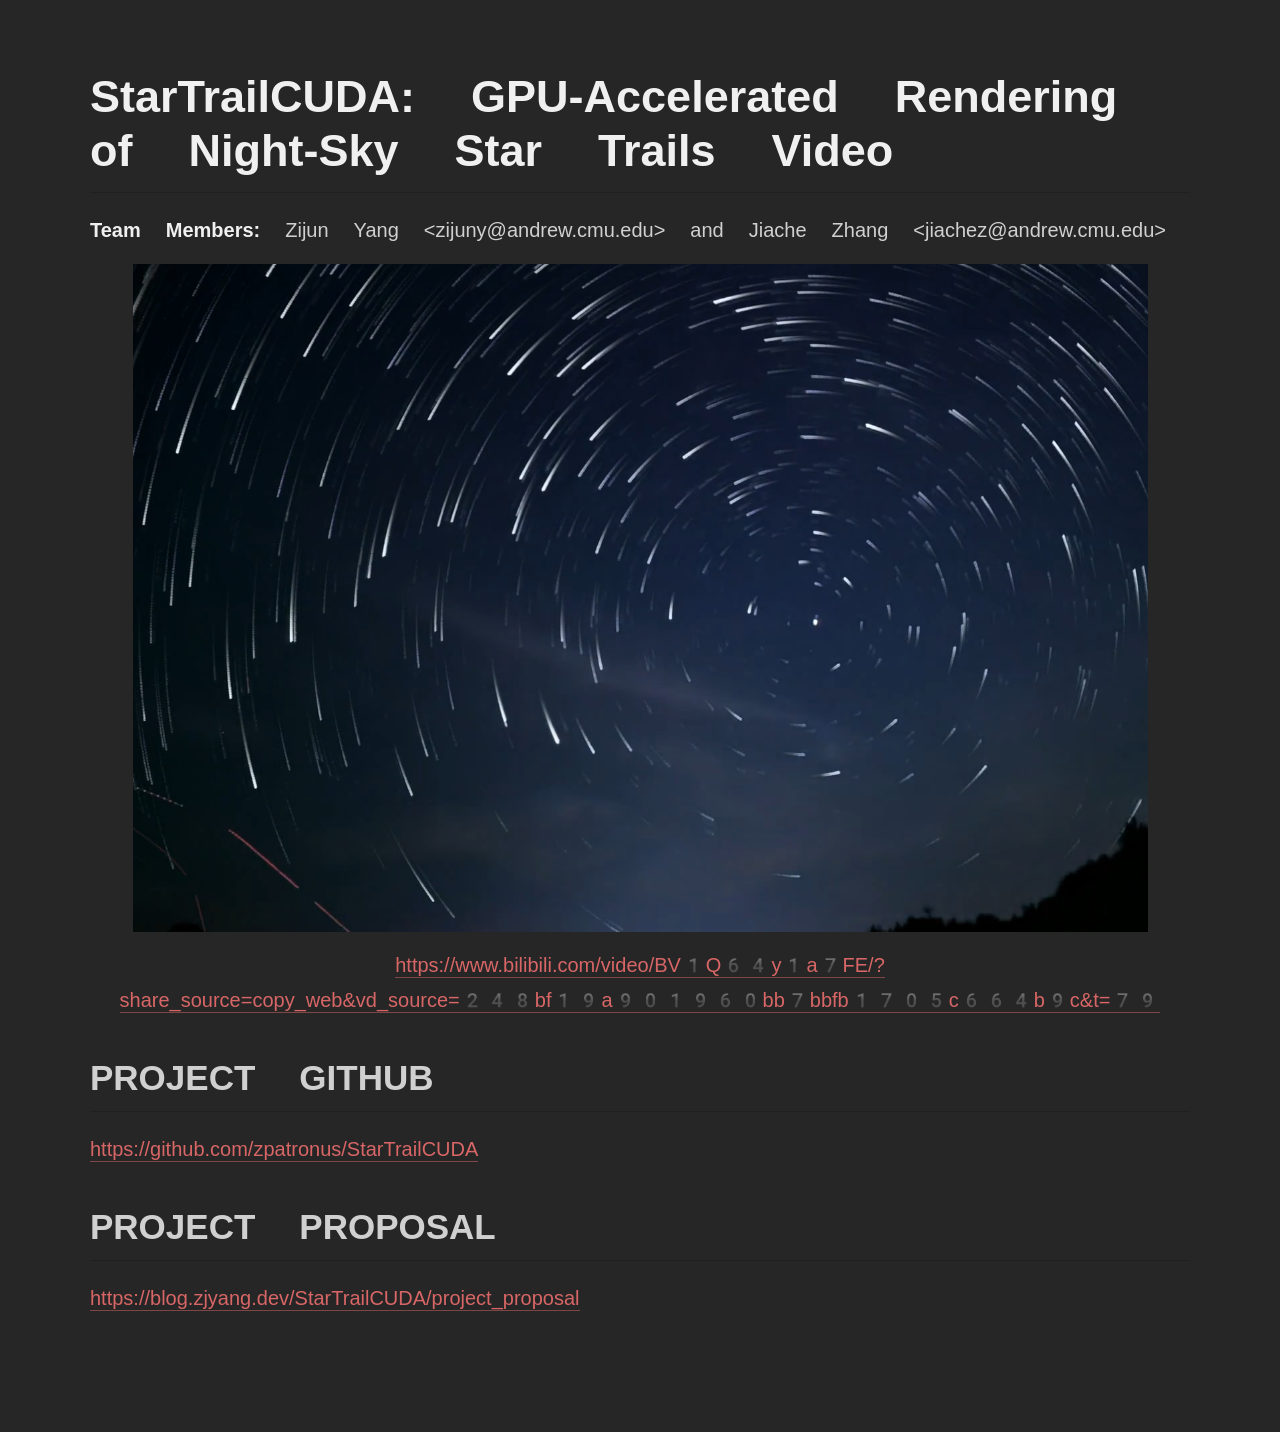
==== docs/index.html @ 4bf167b4 "pages: this should work" ====
<!doctype html>
<html>
<head>
<meta charset='UTF-8'><meta name='viewport' content='width=device-width initial-scale=1'><style type='text/css'>html {overflow-x: initial !important;}</style>
<style type='text/css'  id="style-base">:root { --bg-color: #ffffff; --text-color: #333333; --select-text-bg-color: #B5D6FC; --select-text-font-color: auto; --monospace: "Lucida Console",Consolas,"Courier",monospace; --title-bar-height: 20px; }
.mac-os-11 { --title-bar-height: 28px; }
html { font-size: 14px; background-color: var(--bg-color); color: var(--text-color); font-family: "Helvetica Neue", Helvetica, Arial, "Segoe UI Emoji", "SF Pro", sans-serif; -webkit-font-smoothing: antialiased; }
h1, h2, h3, h4, h5 { white-space: pre-wrap; }
body { margin: 0px; padding: 0px; height: auto; inset: 0px; font-size: 1rem; line-height: 1.42857; overflow-x: hidden; background: inherit; }
iframe { margin: auto; }
a.url { word-break: break-all; }
a:active, a:hover { outline: 0px; }
.in-text-selection, ::selection { text-shadow: none; background: var(--select-text-bg-color); color: var(--select-text-font-color); }
#write { margin: 0px auto; height: auto; width: inherit; word-break: normal; overflow-wrap: break-word; position: relative; white-space: normal; overflow-x: visible; padding-top: 36px; }
#write.first-line-indent p { text-indent: 2em; }
#write.first-line-indent li p, #write.first-line-indent p *, #write.first-line-indent svg * { text-indent: 0px; }
#write.first-line-indent li { margin-left: 2em; }
.for-image #write { padding-left: 8px; padding-right: 8px; }
body.typora-export { padding-left: 30px; padding-right: 30px; }
.typora-export .footnote-line, .typora-export li, .typora-export p { white-space: pre-wrap; }
.typora-export .task-list-item input { pointer-events: none; }
@media screen and (max-width: 500px) {
  body.typora-export { padding-left: 0px; padding-right: 0px; }
  #write { padding-left: 20px; padding-right: 20px; }
}
#write li > figure:last-child { margin-bottom: 0.5rem; }
#write ol, #write ul { position: relative; }
img { max-width: 100%; vertical-align: middle; image-orientation: from-image; }
button, input, select, textarea { color: inherit; font: inherit; }
input[type="checkbox"], input[type="radio"] { line-height: normal; padding: 0px; }
*, ::after, ::before { box-sizing: border-box; }
#write h1, #write h2, #write h3, #write h4, #write h5, #write h6, #write p, #write pre { width: inherit; position: relative; }
#write svg h1, #write svg h2, #write svg h3, #write svg h4, #write svg h5, #write svg h6, #write svg p { position: static; white-space: nowrap; overflow: visible; }
foreignobject { overflow: visible; }
p { line-height: inherit; }
h1, h2, h3, h4, h5, h6 { break-after: avoid-page; break-inside: avoid; orphans: 4; }
p { orphans: 4; }
li p { orphans: 1; }
h1 { font-size: 2rem; }
h2 { font-size: 1.8rem; }
h3 { font-size: 1.6rem; }
h4 { font-size: 1.4rem; }
h5 { font-size: 1.2rem; }
h6 { font-size: 1rem; }
.md-math-block, .md-rawblock, h1, h2, h3, h4, h5, h6, p { margin-top: 1rem; margin-bottom: 1rem; }
.hidden { display: none; }
.md-blockmeta { color: rgb(204, 204, 204); font-weight: 700; font-style: italic; }
a { cursor: pointer; }
sup.md-footnote { padding: 2px 4px; background-color: rgba(238, 238, 238, 0.7); color: rgb(85, 85, 85); border-radius: 4px; cursor: pointer; }
sup.md-footnote a, sup.md-footnote a:hover { color: inherit; text-transform: inherit; text-decoration: inherit; }
#write input[type="checkbox"] { cursor: pointer; width: inherit; height: inherit; }
figure { overflow-x: auto; margin: 1.2em 0px; max-width: calc(100% + 16px); padding: 0px; }
figure > table { margin: 0px; }
thead, tr { break-inside: avoid; break-after: auto; }
thead { display: table-header-group; }
table { border-collapse: collapse; border-spacing: 0px; width: 100%; overflow: auto; break-inside: auto; text-align: left; }
table.md-table td { min-width: 32px; }
.CodeMirror-gutters { border-right: 0px; background-color: inherit; }
.CodeMirror-linenumber { user-select: none; }
.CodeMirror { text-align: left; }
.CodeMirror-placeholder { opacity: 0.3; }
.CodeMirror pre { padding: 0px 4px; }
.CodeMirror-lines { padding: 0px; }
div.hr:focus { cursor: none; }
#write pre { white-space: pre-wrap; }
#write.fences-no-line-wrapping pre { white-space: pre; }
#write pre.ty-contain-cm { white-space: normal; }
.CodeMirror-gutters { margin-right: 4px; }
.md-fences { font-size: 0.9rem; display: block; break-inside: avoid; text-align: left; overflow: visible; white-space: pre; background: inherit; position: relative !important; }
.md-fences-adv-panel { width: 100%; margin-top: 10px; text-align: center; padding-top: 0px; padding-bottom: 8px; overflow-x: auto; }
#write .md-fences.mock-cm { white-space: pre-wrap; }
.md-fences.md-fences-with-lineno { padding-left: 0px; }
#write.fences-no-line-wrapping .md-fences.mock-cm { white-space: pre; overflow-x: auto; }
.md-fences.mock-cm.md-fences-with-lineno { padding-left: 8px; }
.CodeMirror-line, twitterwidget { break-inside: avoid; }
svg { break-inside: avoid; }
.footnotes { opacity: 0.8; font-size: 0.9rem; margin-top: 1em; margin-bottom: 1em; }
.footnotes + .footnotes { margin-top: 0px; }
.md-reset { margin: 0px; padding: 0px; border: 0px; outline: 0px; vertical-align: top; background: 0px 0px; text-decoration: none; text-shadow: none; float: none; position: static; width: auto; height: auto; white-space: nowrap; cursor: inherit; -webkit-tap-highlight-color: transparent; line-height: normal; font-weight: 400; text-align: left; box-sizing: content-box; direction: ltr; }
li div { padding-top: 0px; }
blockquote { margin: 1rem 0px; }
li .mathjax-block, li p { margin: 0.5rem 0px; }
li blockquote { margin: 1rem 0px; }
li { margin: 0px; position: relative; }
blockquote > :last-child { margin-bottom: 0px; }
blockquote > :first-child, li > :first-child { margin-top: 0px; }
.footnotes-area { color: rgb(136, 136, 136); margin-top: 0.714rem; padding-bottom: 0.143rem; white-space: normal; }
#write .footnote-line { white-space: pre-wrap; }
@media print {
  body, html { border: 1px solid transparent; height: 99%; break-after: avoid; break-before: avoid; font-variant-ligatures: no-common-ligatures; }
  #write { margin-top: 0px; border-color: transparent !important; padding-top: 0px !important; padding-bottom: 0px !important; }
  .typora-export * { -webkit-print-color-adjust: exact; }
  .typora-export #write { break-after: avoid; }
  .typora-export #write::after { height: 0px; }
  .is-mac table { break-inside: avoid; }
  #write > p:nth-child(1) { margin-top: 0px; }
  .typora-export-show-outline .typora-export-sidebar { display: none; }
  figure { overflow-x: visible; }
}
.footnote-line { margin-top: 0.714em; font-size: 0.7em; }
a img, img a { cursor: pointer; }
pre.md-meta-block { font-size: 0.8rem; min-height: 0.8rem; white-space: pre-wrap; background: rgb(204, 204, 204); display: block; overflow-x: hidden; }
p > .md-image:only-child:not(.md-img-error) img, p > img:only-child { display: block; margin: auto; }
#write.first-line-indent p > .md-image:only-child:not(.md-img-error) img { left: -2em; position: relative; }
p > .md-image:only-child { display: inline-block; width: 100%; }
#write .MathJax_Display { margin: 0.8em 0px 0px; }
.md-math-block { width: 100%; }
.md-math-block:not(:empty)::after { display: none; }
.MathJax_ref { fill: currentcolor; }
[contenteditable="true"]:active, [contenteditable="true"]:focus, [contenteditable="false"]:active, [contenteditable="false"]:focus { outline: 0px; box-shadow: none; }
.md-task-list-item { position: relative; list-style-type: none; }
.task-list-item.md-task-list-item { padding-left: 0px; }
.md-task-list-item > input { position: absolute; top: 0px; left: 0px; margin-left: -1.2em; margin-top: calc(1em - 10px); border: none; }
.math { font-size: 1rem; }
.md-toc { min-height: 3.58rem; position: relative; font-size: 0.9rem; border-radius: 10px; }
.md-toc-content { position: relative; margin-left: 0px; }
.md-toc-content::after, .md-toc::after { display: none; }
.md-toc-item { display: block; color: rgb(65, 131, 196); }
.md-toc-item a { text-decoration: none; }
.md-toc-inner:hover { text-decoration: underline; }
.md-toc-inner { display: inline-block; cursor: pointer; }
.md-toc-h1 .md-toc-inner { margin-left: 0px; font-weight: 700; }
.md-toc-h2 .md-toc-inner { margin-left: 2em; }
.md-toc-h3 .md-toc-inner { margin-left: 4em; }
.md-toc-h4 .md-toc-inner { margin-left: 6em; }
.md-toc-h5 .md-toc-inner { margin-left: 8em; }
.md-toc-h6 .md-toc-inner { margin-left: 10em; }
@media screen and (max-width: 48em) {
  .md-toc-h3 .md-toc-inner { margin-left: 3.5em; }
  .md-toc-h4 .md-toc-inner { margin-left: 5em; }
  .md-toc-h5 .md-toc-inner { margin-left: 6.5em; }
  .md-toc-h6 .md-toc-inner { margin-left: 8em; }
}
a.md-toc-inner { font-size: inherit; font-style: inherit; font-weight: inherit; line-height: inherit; }
.footnote-line a:not(.reversefootnote) { color: inherit; }
.reversefootnote { font-family: ui-monospace, sans-serif; }
.md-attr { display: none; }
.md-fn-count::after { content: "."; }
code, pre, samp, tt { font-family: var(--monospace); }
kbd { margin: 0px 0.1em; padding: 0.1em 0.6em; font-size: 0.8em; color: rgb(36, 39, 41); background: rgb(255, 255, 255); border: 1px solid rgb(173, 179, 185); border-radius: 3px; box-shadow: rgba(12, 13, 14, 0.2) 0px 1px 0px, rgb(255, 255, 255) 0px 0px 0px 2px inset; white-space: nowrap; vertical-align: middle; }
.md-comment { color: rgb(162, 127, 3); opacity: 0.6; font-family: var(--monospace); }
code { text-align: left; vertical-align: initial; }
a.md-print-anchor { white-space: pre !important; border-width: initial !important; border-style: none !important; border-color: initial !important; display: inline-block !important; position: absolute !important; width: 1px !important; right: 0px !important; outline: 0px !important; background: 0px 0px !important; text-decoration: initial !important; text-shadow: initial !important; }
.os-windows.monocolor-emoji .md-emoji { font-family: "Segoe UI Symbol", sans-serif; }
.md-diagram-panel > svg { max-width: 100%; }
[lang="flow"] svg, [lang="mermaid"] svg { max-width: 100%; height: auto; }
[lang="mermaid"] .node text { font-size: 1rem; }
table tr th { border-bottom: 0px; }
video { max-width: 100%; display: block; margin: 0px auto; }
iframe { max-width: 100%; width: 100%; border: none; }
.highlight td, .highlight tr { border: 0px; }
mark { background: rgb(255, 255, 0); color: rgb(0, 0, 0); }
.md-html-inline .md-plain, .md-html-inline strong, mark .md-inline-math, mark strong { color: inherit; }
.md-expand mark .md-meta { opacity: 0.3 !important; }
mark .md-meta { color: rgb(0, 0, 0); }
@media print {
  .typora-export h1, .typora-export h2, .typora-export h3, .typora-export h4, .typora-export h5, .typora-export h6 { break-inside: avoid; }
}
.md-diagram-panel .messageText { stroke: none !important; }
.md-diagram-panel .start-state { fill: var(--node-fill); }
.md-diagram-panel .edgeLabel rect { opacity: 1 !important; }
.md-fences.md-fences-math { font-size: 1em; }
.md-fences-advanced:not(.md-focus) { padding: 0px; white-space: nowrap; border: 0px; }
.md-fences-advanced:not(.md-focus) { background: inherit; }
.mermaid-svg { margin: auto; }
.typora-export-show-outline .typora-export-content { max-width: 1440px; margin: auto; display: flex; flex-direction: row; }
.typora-export-sidebar { width: 300px; font-size: 0.8rem; margin-top: 80px; margin-right: 18px; }
.typora-export-show-outline #write { --webkit-flex: 2; flex: 2 1 0%; }
.typora-export-sidebar .outline-content { position: fixed; top: 0px; max-height: 100%; overflow: hidden auto; padding-bottom: 30px; padding-top: 60px; width: 300px; }
@media screen and (max-width: 1024px) {
  .typora-export-sidebar, .typora-export-sidebar .outline-content { width: 240px; }
}
@media screen and (max-width: 800px) {
  .typora-export-sidebar { display: none; }
}
.outline-content li, .outline-content ul { margin-left: 0px; margin-right: 0px; padding-left: 0px; padding-right: 0px; list-style: none; overflow-wrap: anywhere; }
.outline-content ul { margin-top: 0px; margin-bottom: 0px; }
.outline-content strong { font-weight: 400; }
.outline-expander { width: 1rem; height: 1.42857rem; position: relative; display: table-cell; vertical-align: middle; cursor: pointer; padding-left: 4px; }
.outline-expander::before { content: ""; position: relative; font-family: Ionicons; display: inline-block; font-size: 8px; vertical-align: middle; }
.outline-item { padding-top: 3px; padding-bottom: 3px; cursor: pointer; }
.outline-expander:hover::before { content: ""; }
.outline-h1 > .outline-item { padding-left: 0px; }
.outline-h2 > .outline-item { padding-left: 1em; }
.outline-h3 > .outline-item { padding-left: 2em; }
.outline-h4 > .outline-item { padding-left: 3em; }
.outline-h5 > .outline-item { padding-left: 4em; }
.outline-h6 > .outline-item { padding-left: 5em; }
.outline-label { cursor: pointer; display: table-cell; vertical-align: middle; text-decoration: none; color: inherit; }
.outline-label:hover { text-decoration: underline; }
.outline-item:hover { border-color: rgb(245, 245, 245); background-color: var(--item-hover-bg-color); }
.outline-item:hover { margin-left: -28px; margin-right: -28px; border-left: 28px solid transparent; border-right: 28px solid transparent; }
.outline-item-single .outline-expander::before, .outline-item-single .outline-expander:hover::before { display: none; }
.outline-item-open > .outline-item > .outline-expander::before { content: ""; }
.outline-children { display: none; }
.info-panel-tab-wrapper { display: none; }
.outline-item-open > .outline-children { display: block; }
.typora-export .outline-item { padding-top: 1px; padding-bottom: 1px; }
.typora-export .outline-item:hover { margin-right: -8px; border-right: 8px solid transparent; }
.typora-export .outline-expander::before { content: "+"; font-family: inherit; top: -1px; }
.typora-export .outline-expander:hover::before, .typora-export .outline-item-open > .outline-item > .outline-expander::before { content: "−"; }
.typora-export-collapse-outline .outline-children { display: none; }
.typora-export-collapse-outline .outline-item-open > .outline-children, .typora-export-no-collapse-outline .outline-children { display: block; }
.typora-export-no-collapse-outline .outline-expander::before { content: "" !important; }
.typora-export-show-outline .outline-item-active > .outline-item .outline-label { font-weight: 700; }
.md-inline-math-container mjx-container { zoom: 0.95; }
mjx-container { break-inside: avoid; }
.md-alert.md-alert-note { border-left-color: rgb(9, 105, 218); }
.md-alert.md-alert-important { border-left-color: rgb(130, 80, 223); }
.md-alert.md-alert-warning { border-left-color: rgb(154, 103, 0); }
.md-alert.md-alert-tip { border-left-color: rgb(31, 136, 61); }
.md-alert.md-alert-caution { border-left-color: rgb(207, 34, 46); }
.md-alert { padding: 0px 1em; margin-bottom: 16px; color: inherit; border-left: 0.25em solid rgb(0, 0, 0); }
.md-alert-text-note { color: rgb(9, 105, 218); }
.md-alert-text-important { color: rgb(130, 80, 223); }
.md-alert-text-warning { color: rgb(154, 103, 0); }
.md-alert-text-tip { color: rgb(31, 136, 61); }
.md-alert-text-caution { color: rgb(207, 34, 46); }
.md-alert-text { font-size: 0.9rem; font-weight: 700; }
.md-alert-text svg { fill: currentcolor; position: relative; top: 0.125em; margin-right: 1ch; overflow: visible; }
.md-alert-text-container::after { content: attr(data-text); text-transform: capitalize; pointer-events: none; margin-right: 1ch; }

</style>
<style type='text/css'  id="style-theme_css">:root {
  --side-bar-bg-color: #212121;
  --control-text-color: #aaa;
  --active-file-bg-color: #383838;
  --control-text-hover-color: #ddd;
  --item-hover-bg-color: #404040;
  --text-color: #c0c0c0;
  --blur-text-color: #80808080;
  --bg-color: #262626;
  --select-text-bg-color: #663f3f !important;
  --monospace: "IBM Plex Mono", "Fira Code", "微软雅黑", monospace !important;
  --window-border: 1px solid #404040;
  --rawblock-edit-panel-bd: #212121;
  --mermaid-theme: dark;
  --mermaid-font-family: "IBM Plex Mono", "Fira Code", "微软雅黑", monospace !important;
  --mermaid-sequence-numbers: off;
  /* or "on", see https://mermaid-js.github.io/mermaid/#/sequenceDiagram?id=sequencenumbers*/
  --mermaid-flowchart-curve: basis
    /* or "basis", see https://github.com/typora/typora-issues/issues/1632*/
  ;
  --mermaid--gantt-left-padding: 100;
  /* see https://github.com/typora/typora-issues/issues/1665*/
  --heading-char-color: #aaa;
  --meta-content-color: #6794bc;
  --primary-color: #d86666;
}

::-webkit-scrollbar-thumb {
  background: #42424280 !important;
}

.menu-item-container a.menu-style-btn {
  background: #424242;
}

html {
  font-size: 20px;
}


body {
  font-family: "Source Han Sans SC VF", "Open Sans", "Segoe UI Emoji", "Apple Color Emoji", "Noto Color Emoji", "IBM Plex Sans", "Microsoft YaHei", "微软雅黑", "Clear Sans", "Helvetica Neue",
    Helvetica, Arial, sans-serif;
  color: #d0d0d0;
  background-color: var(--bg-color);
  line-height: 1.75;
  scroll-behavior: smooth;
}

#typora-quick-open {
  border: none !important;
  background-color: #212121 !important;
}

#write {
  max-width: 1160px;
  margin: 0 auto;
  padding: 30px;
  padding-bottom: 100px;
}

#write>ul:first-child,
#write>ol:first-child {
  margin-top: 30px;
}

#recent-file-panel tbody tr:nth-child(2n-1) {
  background-color: #242424;
}

/*table,
input {
  border: 1px solid #aaa !important;
}*/

#write a {
  color: #d86666;
  text-decoration: none !important;
  border-bottom: 1px solid #d8666680;
}

.md-comment {
  color: var(--text-color);
  opacity: 0.5;
  font-family: var(--monospace);
}

h1,
h2,
h3,
h4,
h5,
h6 {
  position: relative;
  margin-top: 2rem;
  margin-bottom: 1rem;
  font-weight: bold;
  line-height: 1.4;
  cursor: text;
}

h1:hover a.anchor,
h2:hover a.anchor,
h3:hover a.anchor,
h4:hover a.anchor,
h5:hover a.anchor,
h6:hover a.anchor {
  text-decoration: none;
}

h1 tt,
h1 code {
  font-size: inherit;
}

h2 tt,
h2 code {
  font-size: inherit;
}

h3 tt,
h3 code {
  font-size: inherit;
}

h4 tt,
h4 code {
  font-size: inherit;
}

h5 tt,
h5 code {
  font-size: inherit;
}

h6 tt,
h6 code {
  font-size: inherit;
}

h1 {
  padding-bottom: 0.3em;
  font-size: 2.25em;
  line-height: 1.2;
  border-bottom: 1px solid #202020;
}

h2 {
  padding-bottom: 0.3em;
  font-size: 1.75em;
  line-height: 1.225;
  border-bottom: 1px solid #202020;
}

h3 {
  font-size: 1.5em;
  line-height: 1.43;
}

h4 {
  font-size: 1.25em;
}

h5 {
  font-size: 1em;
}

h6 {
  font-size: 1em;
  color: #777;
}

p,
blockquote,
ul,
ol,
dl,
table {
  margin: 0.8em 0;
  text-align: left;
}

li>ol,
li>ul {
  margin: 0 0;
}

hr {
  height: 2px;
  padding: 0;
  margin: 32px 0;
  background-color: #212121;
  border: 0 none;
  overflow: hidden;
  box-sizing: content-box;
}

li p.first {
  display: inline-block;
}

ul,
ol {
  padding-left: 30px;
}

ul:first-child,
ol:first-child {
  margin-top: 0;
}

ul:last-child,
ol:last-child {
  margin-bottom: 0;
}

blockquote {
  border-left: 4px solid #aaaaaa80;
  margin-left: 2px;
  padding: 0 15px;
  color: #aaa;
}

blockquote blockquote {
  padding-right: 0;
}

table {
  padding: 0;
  word-break: initial;
  background-color: var(--bg-color);
}

table tr {
  border-top: 1px solid #212121;
  margin: 0;
  padding: 0;
}

table tr:nth-child(2n),
thead {
  background-color: #212121;
}

table tr th {
  font-weight: bold;
  border: 1px solid #383838;
  border-bottom: 0;
  text-align: left;
  margin: 0;
  padding: 6px 13px;
}

table tr td {
  border: 1px solid #383838;
  text-align: left;
  margin: 0;
  padding: 6px 13px;
}

table tr th:first-child,
table tr td:first-child {
  margin-top: 0;
}

table tr th:last-child,
table tr td:last-child {
  margin-bottom: 0;
}

strong,
b {
  color: #f0f0f0;
}

.CodeMirror-lines {
  padding-left: 4px;
}

.code-tooltip {
  box-shadow: 0 1px 1px 0 rgba(26, 26, 26, 0.3);
  border-top: 1px solid #202020;
}

.md-fences,
code,
tt {
  border: 1px solid #424242;
  background-color: #42424280;
  border-radius: 3px;
  padding: 2px 4px 1px 4px;
  font-size: 0.85em;
}

.md-fences {
  margin-bottom: 15px;
  margin-top: 15px;
  padding: 0.2em 1em;
  padding-top: 8px;
  padding-bottom: 6px;
}

.md-task-list-item>input {
  margin-left: -1.3em;
}

@media print {
  html {
    font-size: 13px;
  }

  table,
  pre {
    page-break-inside: avoid;
  }

  pre {
    word-wrap: break-word;
  }
}

.md-fences {
  background-color: #212121;
}

#write pre.md-meta-block {
  padding: 1rem;
  font-size: 85%;
  line-height: 1.45;
  background-color: #212121;
  border: 0;
  border-radius: 3px;
  color: #aaa;
  margin-top: 0 !important;
}

.mathjax-block>.code-tooltip {
  bottom: 0.375rem;
}

.md-mathjax-midline {
  background: #fafafa;
}

#write>h3.md-focus:before {
  left: -1.5625rem;
  top: 0.375rem;
}

#write>h4.md-focus:before {
  left: -1.5625rem;
  top: 0.285714286rem;
}

#write>h5.md-focus:before {
  left: -1.5625rem;
  top: 0.285714286rem;
}

#write>h6.md-focus:before {
  left: -1.5625rem;
  top: 0.285714286rem;
}

.md-image>.md-meta {
  border-radius: 3px;
  padding: 2px 0px 0px 4px;
  font-size: 0.9em;
  color: inherit;
}

.md-tag {
  color: #a7a7a7;
  opacity: .5;
}

.md-toc {
  margin-top: 20px;
  padding-bottom: 20px;
}

.sidebar-tabs {
  border-bottom: none;
}

#typora-quick-open {
  border: 1px solid #dddddd;
  background-color: #f8f8f8;
}

#typora-quick-open-item {
  background-color: #fafafa;
  border-color: #fefefe #e5e5e5 #e5e5e5 #eee;
  border-style: solid;
  border-width: 1px;
}

footer.ty-footer {
  height: 25px !important;
  border-top: 1px solid #292a2d;
  background: #292a2d !important;
}

.footer-item {
  line-height: 25px !important;
}

#outline-btn {
  margin-top: -2px !important;
}

.typora-sourceview-on #toggle-sourceview-btn {
  background: #484848 !important;
}

.sidebar-content-content {
  font-family: "IBM Plex Sans", "Microsoft YaHei", "微软雅黑", "Open Sans", "Clear Sans", "Helvetica Neue",
    Helvetica, Arial, sans-serif !important;
}

.outline-content {
  padding: 3px 10px !important;
  text-align: left !important;
}

.outline-item.outline-item-active {
  margin-left: -28px;
  margin-right: -28px;
  border-left: 28px solid transparent;
  border-right: 28px solid transparent;
  background-color: #424242;
  background-color: #424242;
  border-color: #424242;
  background-color: #424242;
}

.sidebar-footer {
  height: 25px;
  border-top: 1px solid #292a2d;
  background: #292a2d;
}

.sidebar-footer-item {
  line-height: 25px;
  padding-top: 0px !important;
}

.file-node-icon {
  margin-right: 6px;
}

.file-node-open-state {
  margin-right: 6px;
}

.dropdown-menu {
  background-color: #2a2a2a !important;
}

.dropdown-menu .divider {
  border-color: #424242 !important;
}

/* focus mode */
.on-focus-mode blockquote {
  border-left-color: rgba(85, 85, 85, 0.12);
}

.on-focus-mode .md-end-block:not(.md-focus):not(.md-focus-container) img {
  opacity: 20%;
}

.on-focus-mode .task-list-item:not(.md-focus-container)>input {
  opacity: 20%;
}

.on-focus-mode .md-fences.md-focus .CodeMirror-code>*:not(.CodeMirror-activeline) *,
.on-focus-mode .CodeMirror.cm-s-inner:not(.CodeMirror-focused) * {
  color: #80808080 !important;
}

.on-focus-mode li[cid]:not(.md-focus-container) {
  color: #80808080 !important;
}

/*.on-focus-mode #typora-source .CodeMirror-code>*:not(.CodeMirror-activeline) * {
  color: #80808080!important;
}*/
.on-focus-mode .md-focus,
.on-focus-mode .md-focus-container {
  color: #d0d0d0;
}

.on-focus-mode .md-end-block:not(.md-focus):not(.md-focus-container) code,
.on-focus-mode .md-end-block:not(.md-focus):not(.md-focus-container) tt {
  border: 1px solid #212121;
  background-color: #212121;
}

/* focus mode end */

header,
.context-menu,
.megamenu-content,
footer {
  font-family: "IBM Plex Sans", "Microsoft YaHei", "微软雅黑", "Open Sans", "Clear Sans", "Helvetica Neue",
    Helvetica, Arial, sans-serif;
}

.megamenu-content {
  background: #242424 !important;
}

.megamenu-opened header {
  background-color: #242424;
  background-image: none;
}

.file-node-content:hover .file-node-icon,
.file-node-content:hover .file-node-open-state {
  visibility: visible;
}

span.file-list-item-file-name-part {
  color: #f0f0f0;
}

.file-list-item-summary {
  height: 3rem;
  overflow: hidden;
  font-size: 13px;
  line-height: 16px;
  opacity: .7 !important;
}

.mac-seamless-mode #typora-sidebar {
  background-color: #fafafa;
  background-color: var(--side-bar-bg-color);
}

.md-lang {
  color: #b4654d;
}

.html-for-mac .context-menu {
  --item-hover-bg-color: #e6f0fe;
}

#md-notification .btn {
  border: 0;
}

.dropdown-menu .divider {
  border-color: #e5e5e5;
}

/* code mirror */

.CodeMirror-gutter-filler,
.CodeMirror-scrollbar-filler {
  background-color: #212121;
}

.CodeMirror-gutters {
  border-right: 1px solid #484848;
}

.CodeMirror-linenumber {
  color: #808080;
}

.cm-s-inner .cm-keyword {
  color: rgb(189, 97, 201);
}

.cm-s-inner .cm-atom,
.cm-s-inner.cm-atom {
  color: rgb(131, 115, 236);
}

.cm-s-inner .cm-number {
  color: rgb(73, 190, 143);
}

.cm-s-inner .cm-def {
  color: rgb(123, 123, 255);
}

.cm-s-inner .cm-variable {
  color: rgb(199, 199, 199);
}

.cm-s-inner .cm-variable-2 {
  color: rgb(131, 166, 201);
}

.cm-s-inner .cm-variable-3 {
  color: rgb(153, 197, 181);
}

.cm-s-inner .cm-string {
  color: rgb(194, 104, 104);
}

.cm-s-inner .cm-property {
  color: rgb(199, 199, 199);
}

.cm-s-inner .cm-operator {
  color: #b67e7e;
}

.cm-s-inner .cm-comment,
.cm-s-inner.cm-comment {
  color: rgb(216, 158, 99);
}

.cm-s-inner .cm-string-2 {
  color: rgb(223, 152, 116);
}

.cm-s-inner .cm-meta {
  color: rgb(158, 158, 158);
}

.cm-s-inner .cm-qualifier {
  color: rgb(145, 145, 145);
}

.cm-s-inner .cm-builtin {
  color: rgb(169, 145, 226);
}

.cm-s-inner .cm-bracket {
  color: rgb(214, 214, 166);
}

.cm-s-inner .cm-tag {
  color: rgb(162, 207, 154);
}

.cm-s-inner .cm-attribute {
  color: rgb(169, 169, 216);
}

.cm-s-inner .cm-header,
.cm-s-inner.cm-header {
  color: rgb(161, 161, 255);
}

.cm-s-inner .cm-quote,
.cm-s-inner.cm-quote {
  color: rgb(90, 158, 90);
}

.cm-s-inner .cm-hr,
.cm-s-inner.cm-hr {
  color: rgb(184, 184, 184);
}

.cm-s-inner .cm-link,
.cm-s-inner.cm-link {
  color: rgb(134, 134, 197);
}

.cm-negative {
  color: rgb(218, 126, 126);
}

.cm-positive {
  color: rgb(118, 189, 118);
}

.cm-header,
.cm-strong {
  font-weight: 700;
}

.cm-del {
  text-decoration: line-through;
}

.cm-em {
  font-style: italic;
}

.cm-link {
  text-decoration: underline;
}

.cm-error {
  color: rgb(255, 75, 75);
}

.cm-invalidchar {
  color: rgb(255, 75, 75);
}

.cm-constant {
  color: #50a5e2;
}

.cm-defined {
  color: #eccb66;
}

div.CodeMirror span.CodeMirror-matchingbracket {
  color: rgb(139, 230, 139);
}

div.CodeMirror span.CodeMirror-nonmatchingbracket {
  color: rgb(241, 99, 99);
}

.cm-searching {
  background: #ffa;
  background: rgba(255, 255, 0, 0.4);
}

.cm-tw-syntaxerror {
  color: rgb(199, 199, 199);
  background-color: #900;
}

.CodeMirror div.CodeMirror-cursor {
  border-left: 3px solid #e4629a;
}

#typora-source .CodeMirror-gutter-wrapper {
  font-family: var(--monospace) !important;
}

.cm-s-typora-default .CodeMirror-activeline-background {
  left: -99999px;
  right: -99999px;
  background: #80808020;
}

.cm-s-typora-default .cm-code,
.cm-s-typora-default .cm-comment {
  color: #8997d4;
  font-family: monospace;
  font-family: var(--monospace);
}

.cm-s-typora-default .cm-string {
  color: #84a97e;
}

.cm-s-typora-default .cm-tag {
  color: #c36260;
}

/* unibody */

.megamenu-opened header {
  background-color: var(--bg-color) !important;
}

.megamenu-menu {
  background-color: var(--side-bar-bg-color) !important;
}

#megamenu-back-btn {
  border-color: transparent;
  color: #a94442;
}

.megamenu-content {
  background: var(--bg-color) !important;
}

.long-btn {
  border: 1px solid #9292928f;
}

table

/*,
input */
  {
  border: 1px solid #9292928f !important;
}

#recent-file-panel-action-btn {
  background-color: var(--bg-color) !important;
  border: 1px solid #9292928f !important;
}

#top-titlebar .toolbar-icon.btn.hover,
#top-titlebar .toolbar-icon.btn:hover {
  background-color: #212121;
}

#top-titlebar {
  font-family: var(--monospace);
}
</style>
<style type='text/css'  id="style-lp">ol, ul {padding-left: 40px}</style>

<title>index</title>
</head>
<body class='typora-export'><div class='typora-export-content'>
<div id='write'  class=''><h1 id='startrailcuda-gpu-accelerated-rendering-of-night-sky-star-trails-video'><strong><span>StarTrailCUDA: GPU-Accelerated Rendering of Night-Sky Star Trails Video</span></strong></h1><p><strong><span>Team Members:</span></strong><span> Zijun Yang &lt;zijuny@andrew.cmu.edu&gt; and Jiache Zhang &lt;jiachez@andrew.cmu.edu&gt;</span></p><p><img src="./project_proposal.assets/image-20251117192727072.png" alt="image-20251117192727072"></p><center><a href="https://www.bilibili.com/video/BV1Q64y1a7FE/?share_source=copy_web&vd_source=248bf19a901960bb7bbfb1705c664b9c&t=79">https://www.bilibili.com/video/BV1Q64y1a7FE/?share_source=copy_web&vd_source=248bf19a901960bb7bbfb1705c664b9c&t=79</a></center><h2 id='project-github'><span>PROJECT GITHUB</span></h2><p><a href='https://github.com/zpatronus/StarTrailCUDA'><span>https://github.com/zpatronus/StarTrailCUDA</span></a></p><h2 id='project-proposal'><span>PROJECT PROPOSAL</span></h2><p><a href='https://blog.zjyang.dev/StarTrailCUDA/project_proposal'><span>https://blog.zjyang.dev/StarTrailCUDA/project_proposal</span></a></p></div></div>
</body>
</html>
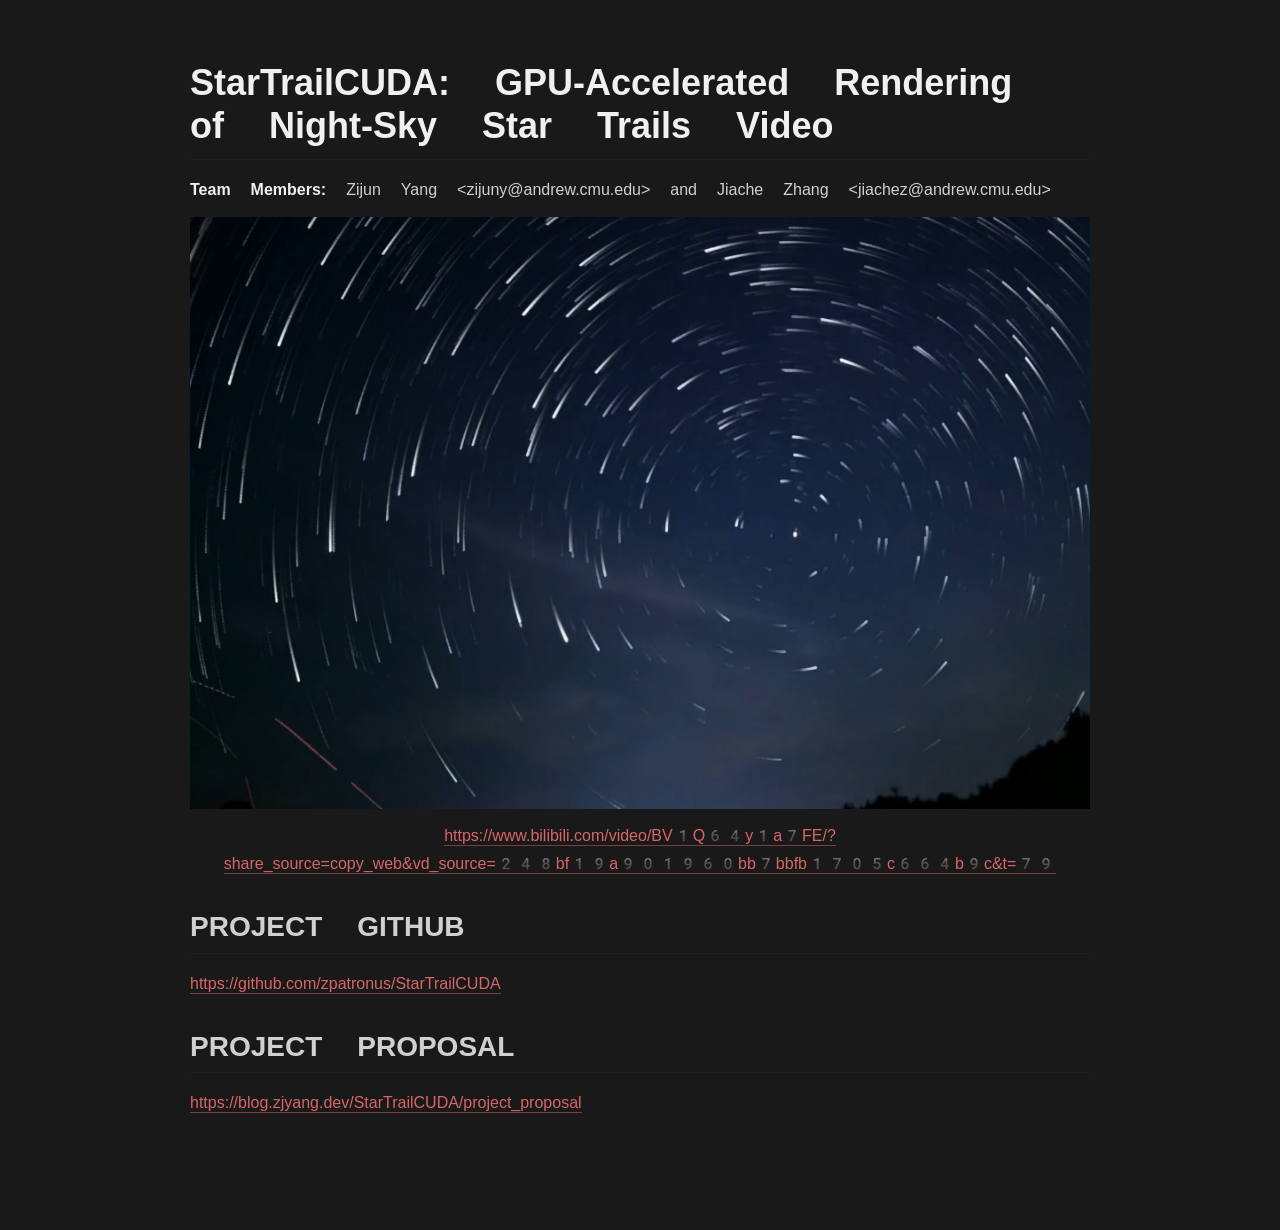
==== commit a4bee637: "chore: change html theme" ====
--- a/docs/index.html
+++ b/docs/index.html
@@ -229,7 +229,7 @@
   --item-hover-bg-color: #404040;
   --text-color: #c0c0c0;
   --blur-text-color: #80808080;
-  --bg-color: #262626;
+  --bg-color: #191919;
   --select-text-bg-color: #663f3f !important;
   --monospace: "IBM Plex Mono", "Fira Code", "微软雅黑", monospace !important;
   --window-border: 1px solid #404040;
@@ -257,9 +257,8 @@
 }
 
 html {
-  font-size: 20px;
-}
-
+  font-size: 16px;
+}
 
 body {
   font-family: "Source Han Sans SC VF", "Open Sans", "Segoe UI Emoji", "Apple Color Emoji", "Noto Color Emoji", "IBM Plex Sans", "Microsoft YaHei", "微软雅黑", "Clear Sans", "Helvetica Neue",
@@ -276,7 +275,7 @@
 }
 
 #write {
-  max-width: 1160px;
+  max-width: 960px;
   margin: 0 auto;
   padding: 30px;
   padding-bottom: 100px;
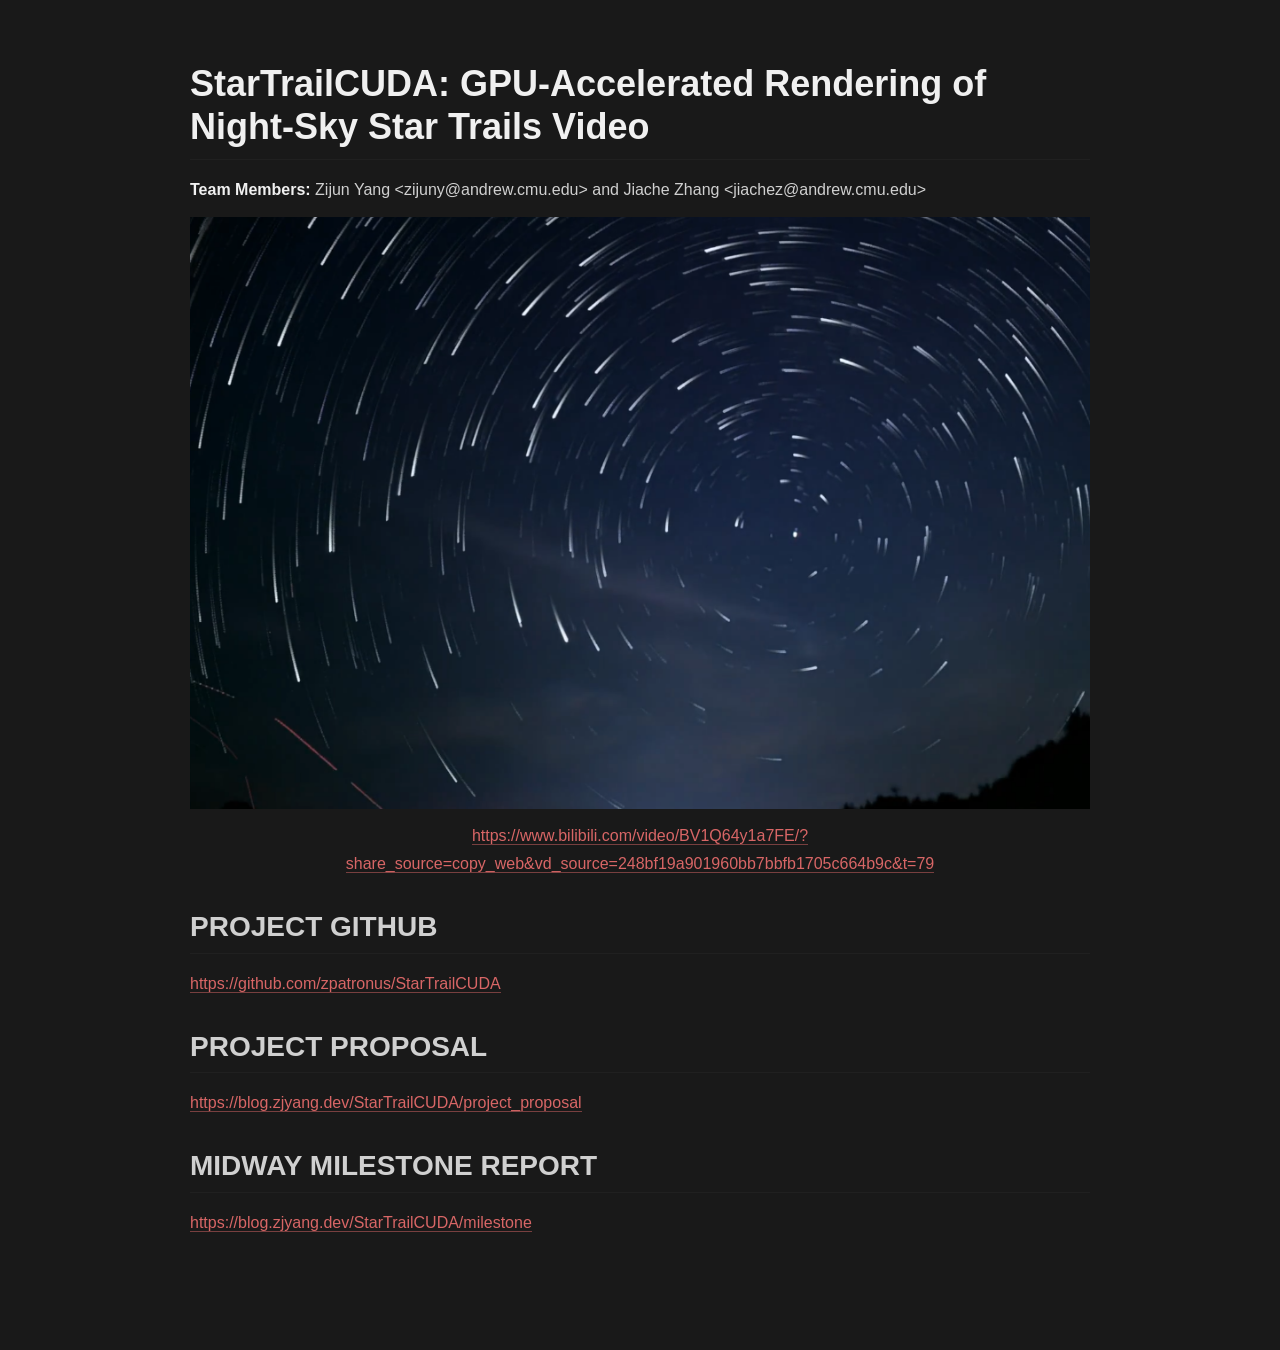
==== commit e5cd24e9: "attempt to fix font" ====
--- a/docs/index.html
+++ b/docs/index.html
@@ -30,7 +30,9 @@
 input[type="checkbox"], input[type="radio"] { line-height: normal; padding: 0px; }
 *, ::after, ::before { box-sizing: border-box; }
 #write h1, #write h2, #write h3, #write h4, #write h5, #write h6, #write p, #write pre { width: inherit; position: relative; }
-#write svg h1, #write svg h2, #write svg h3, #write svg h4, #write svg h5, #write svg h6, #write svg p { position: static; white-space: nowrap; overflow: visible; }
+#write svg h1, #write svg h2, #write svg h3, #write svg h4, #write svg h5, #write svg h6, #write svg p { position: static; }
+.nodeLabel p { padding-right: 2px; padding-left: 2px; }
+.typora-export .nodeLabel p { padding-right: 0px; padding-left: 0px; }
 foreignobject { overflow: visible; }
 p { line-height: inherit; }
 h1, h2, h3, h4, h5, h6 { break-after: avoid-page; break-inside: avoid; orphans: 4; }
@@ -231,7 +233,7 @@
   --blur-text-color: #80808080;
   --bg-color: #191919;
   --select-text-bg-color: #663f3f !important;
-  --monospace: "IBM Plex Mono", "Fira Code", "微软雅黑", monospace !important;
+  --monospace: "IBM Plex Mono", "Fira Code", "SF Mono", "Monaco", "Menlo", ui-monospace, monospace !important;
   --window-border: 1px solid #404040;
   --rawblock-edit-panel-bd: #212121;
   --mermaid-theme: dark;
@@ -261,8 +263,8 @@
 }
 
 body {
-  font-family: "Source Han Sans SC VF", "Open Sans", "Segoe UI Emoji", "Apple Color Emoji", "Noto Color Emoji", "IBM Plex Sans", "Microsoft YaHei", "微软雅黑", "Clear Sans", "Helvetica Neue",
-    Helvetica, Arial, sans-serif;
+  font-family: "Source Han Sans SC VF", "Open Sans", "IBM Plex Sans", "Microsoft YaHei", "Clear Sans", "Helvetica Neue", Helvetica, Arial, -apple-system, BlinkMacSystemFont, "SF Pro SC", "SF Pro Text", "Apple Color Emoji", "Segoe UI Emoji", "Noto Color Emoji", sans-serif !important;
+    font-variant-numeric: tabular-nums !important;
   color: #d0d0d0;
   background-color: var(--bg-color);
   line-height: 1.75;
@@ -1023,6 +1025,6 @@
 <title>index</title>
 </head>
 <body class='typora-export'><div class='typora-export-content'>
-<div id='write'  class=''><h1 id='startrailcuda-gpu-accelerated-rendering-of-night-sky-star-trails-video'><strong><span>StarTrailCUDA: GPU-Accelerated Rendering of Night-Sky Star Trails Video</span></strong></h1><p><strong><span>Team Members:</span></strong><span> Zijun Yang &lt;zijuny@andrew.cmu.edu&gt; and Jiache Zhang &lt;jiachez@andrew.cmu.edu&gt;</span></p><p><img src="./project_proposal.assets/image-20251117192727072.png" alt="image-20251117192727072"></p><center><a href="https://www.bilibili.com/video/BV1Q64y1a7FE/?share_source=copy_web&vd_source=248bf19a901960bb7bbfb1705c664b9c&t=79">https://www.bilibili.com/video/BV1Q64y1a7FE/?share_source=copy_web&vd_source=248bf19a901960bb7bbfb1705c664b9c&t=79</a></center><h2 id='project-github'><span>PROJECT GITHUB</span></h2><p><a href='https://github.com/zpatronus/StarTrailCUDA'><span>https://github.com/zpatronus/StarTrailCUDA</span></a></p><h2 id='project-proposal'><span>PROJECT PROPOSAL</span></h2><p><a href='https://blog.zjyang.dev/StarTrailCUDA/project_proposal'><span>https://blog.zjyang.dev/StarTrailCUDA/project_proposal</span></a></p></div></div>
+<div id='write'  class=''><h1 id='startrailcuda-gpu-accelerated-rendering-of-night-sky-star-trails-video'><strong><span>StarTrailCUDA: GPU-Accelerated Rendering of Night-Sky Star Trails Video</span></strong></h1><p><strong><span>Team Members:</span></strong><span> Zijun Yang &lt;zijuny@andrew.cmu.edu&gt; and Jiache Zhang &lt;jiachez@andrew.cmu.edu&gt;</span></p><p><img src="./project_proposal.assets/image-20251117192727072.png" alt="image-20251117192727072"></p><center><a href="https://www.bilibili.com/video/BV1Q64y1a7FE/?share_source=copy_web&vd_source=248bf19a901960bb7bbfb1705c664b9c&t=79">https://www.bilibili.com/video/BV1Q64y1a7FE/?share_source=copy_web&vd_source=248bf19a901960bb7bbfb1705c664b9c&t=79</a></center><h2 id='project-github'><span>PROJECT GITHUB</span></h2><p><a href='https://github.com/zpatronus/StarTrailCUDA'><span>https://github.com/zpatronus/StarTrailCUDA</span></a></p><h2 id='project-proposal'><span>PROJECT PROPOSAL</span></h2><p><a href='https://blog.zjyang.dev/StarTrailCUDA/project_proposal'><span>https://blog.zjyang.dev/StarTrailCUDA/project_proposal</span></a></p><h2 id='midway-milestone-report'><span>MIDWAY MILESTONE REPORT</span></h2><p><a href='https://blog.zjyang.dev/StarTrailCUDA/milestone'><span>https://blog.zjyang.dev/StarTrailCUDA/milestone</span></a></p></div></div>
 </body>
 </html>
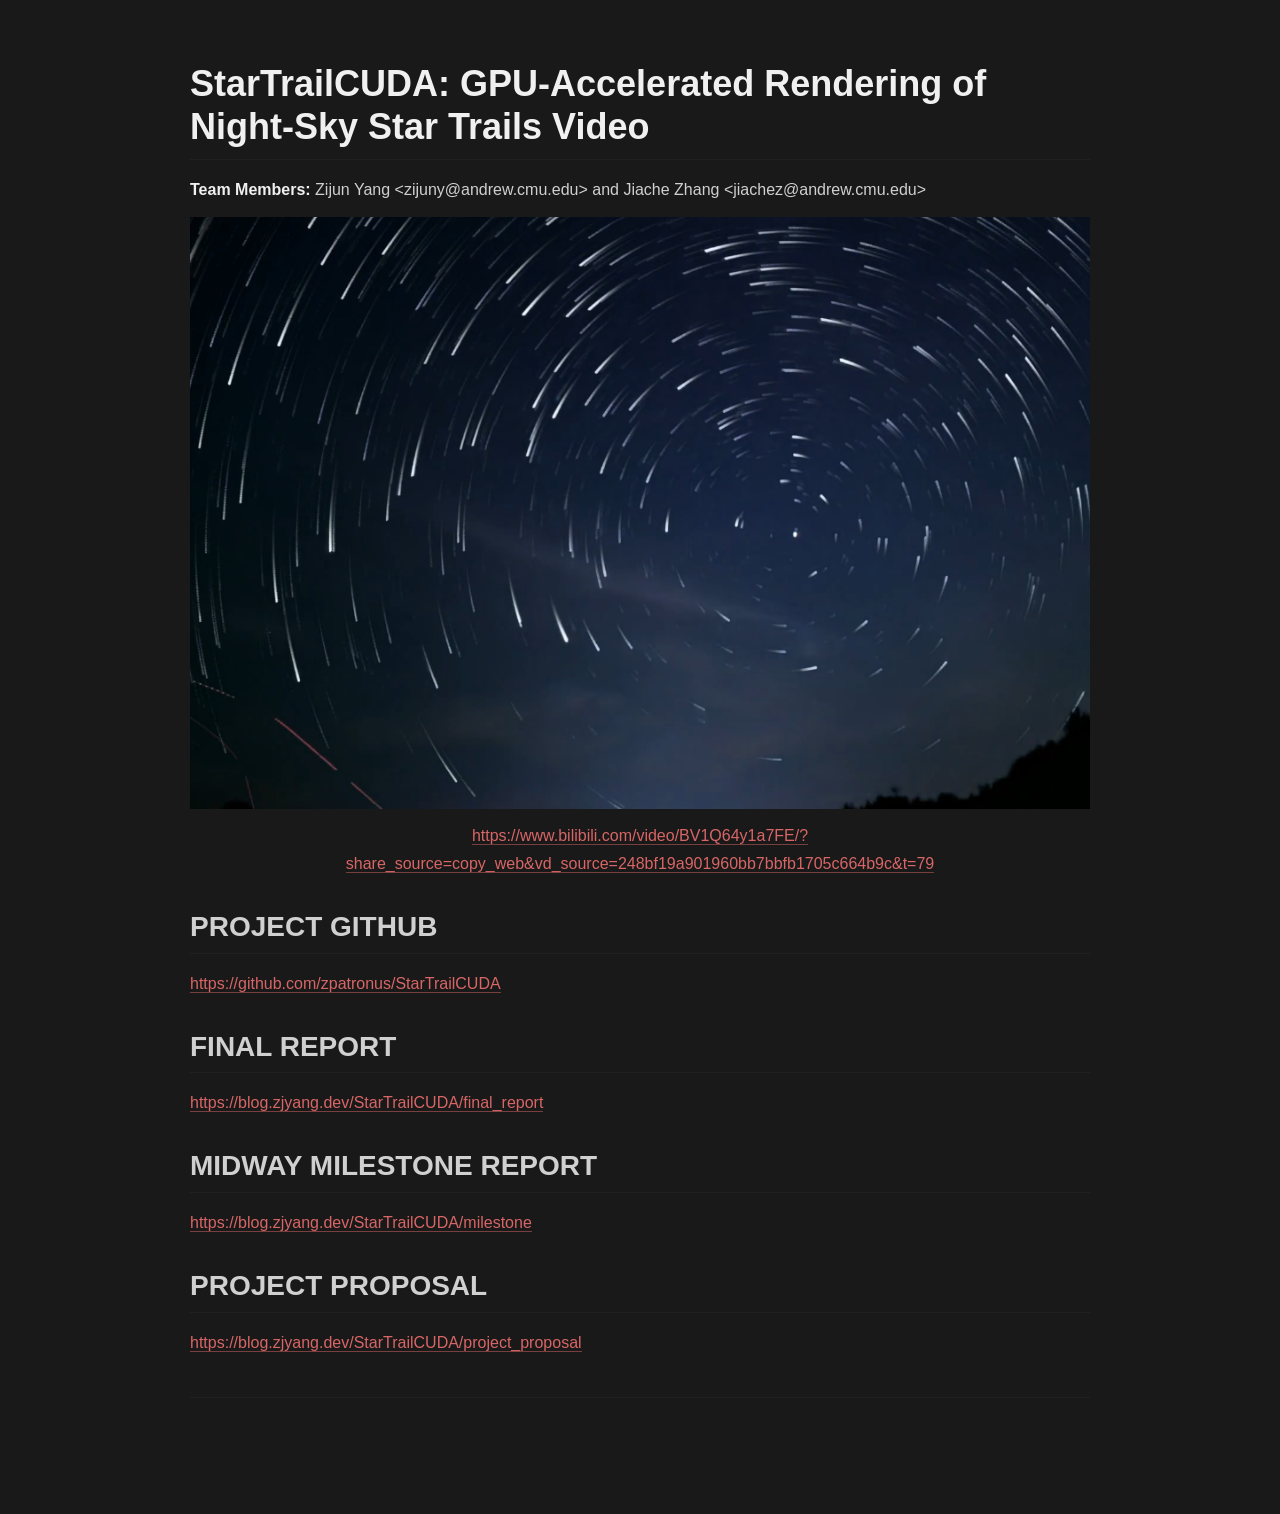
==== commit 972dfcfd: "final: move imgs to dir" ====
--- a/docs/index.html
+++ b/docs/index.html
@@ -1025,6 +1025,6 @@
 <title>index</title>
 </head>
 <body class='typora-export'><div class='typora-export-content'>
-<div id='write'  class=''><h1 id='startrailcuda-gpu-accelerated-rendering-of-night-sky-star-trails-video'><strong><span>StarTrailCUDA: GPU-Accelerated Rendering of Night-Sky Star Trails Video</span></strong></h1><p><strong><span>Team Members:</span></strong><span> Zijun Yang &lt;zijuny@andrew.cmu.edu&gt; and Jiache Zhang &lt;jiachez@andrew.cmu.edu&gt;</span></p><p><img src="./project_proposal.assets/image-20251117192727072.png" alt="image-20251117192727072"></p><center><a href="https://www.bilibili.com/video/BV1Q64y1a7FE/?share_source=copy_web&vd_source=248bf19a901960bb7bbfb1705c664b9c&t=79">https://www.bilibili.com/video/BV1Q64y1a7FE/?share_source=copy_web&vd_source=248bf19a901960bb7bbfb1705c664b9c&t=79</a></center><h2 id='project-github'><span>PROJECT GITHUB</span></h2><p><a href='https://github.com/zpatronus/StarTrailCUDA'><span>https://github.com/zpatronus/StarTrailCUDA</span></a></p><h2 id='project-proposal'><span>PROJECT PROPOSAL</span></h2><p><a href='https://blog.zjyang.dev/StarTrailCUDA/project_proposal'><span>https://blog.zjyang.dev/StarTrailCUDA/project_proposal</span></a></p><h2 id='midway-milestone-report'><span>MIDWAY MILESTONE REPORT</span></h2><p><a href='https://blog.zjyang.dev/StarTrailCUDA/milestone'><span>https://blog.zjyang.dev/StarTrailCUDA/milestone</span></a></p></div></div>
+<div id='write'  class=''><h1 id='startrailcuda-gpu-accelerated-rendering-of-night-sky-star-trails-video'><strong><span>StarTrailCUDA: GPU-Accelerated Rendering of Night-Sky Star Trails Video</span></strong></h1><p><strong><span>Team Members:</span></strong><span> Zijun Yang &lt;zijuny@andrew.cmu.edu&gt; and Jiache Zhang &lt;jiachez@andrew.cmu.edu&gt;</span></p><p><img src="./project_proposal.assets/image-20251117192727072.png" alt="image-20251117192727072"></p><center><a href="https://www.bilibili.com/video/BV1Q64y1a7FE/?share_source=copy_web&vd_source=248bf19a901960bb7bbfb1705c664b9c&t=79">https://www.bilibili.com/video/BV1Q64y1a7FE/?share_source=copy_web&vd_source=248bf19a901960bb7bbfb1705c664b9c&t=79</a></center><h2 id='project-github'><span>PROJECT GITHUB</span></h2><p><a href='https://github.com/zpatronus/StarTrailCUDA'><span>https://github.com/zpatronus/StarTrailCUDA</span></a></p><h2 id='final-report'><span>FINAL REPORT</span></h2><p><a href='https://blog.zjyang.dev/StarTrailCUDA/final_report'><span>https://blog.zjyang.dev/StarTrailCUDA/final_report</span></a></p><h2 id='midway-milestone-report'><span>MIDWAY MILESTONE REPORT</span></h2><p><a href='https://blog.zjyang.dev/StarTrailCUDA/milestone'><span>https://blog.zjyang.dev/StarTrailCUDA/milestone</span></a></p><h2 id='project-proposal'><span>PROJECT PROPOSAL</span></h2><p><a href='https://blog.zjyang.dev/StarTrailCUDA/project_proposal'><span>https://blog.zjyang.dev/StarTrailCUDA/project_proposal</span></a></p><h2></h2></div></div>
 </body>
 </html>
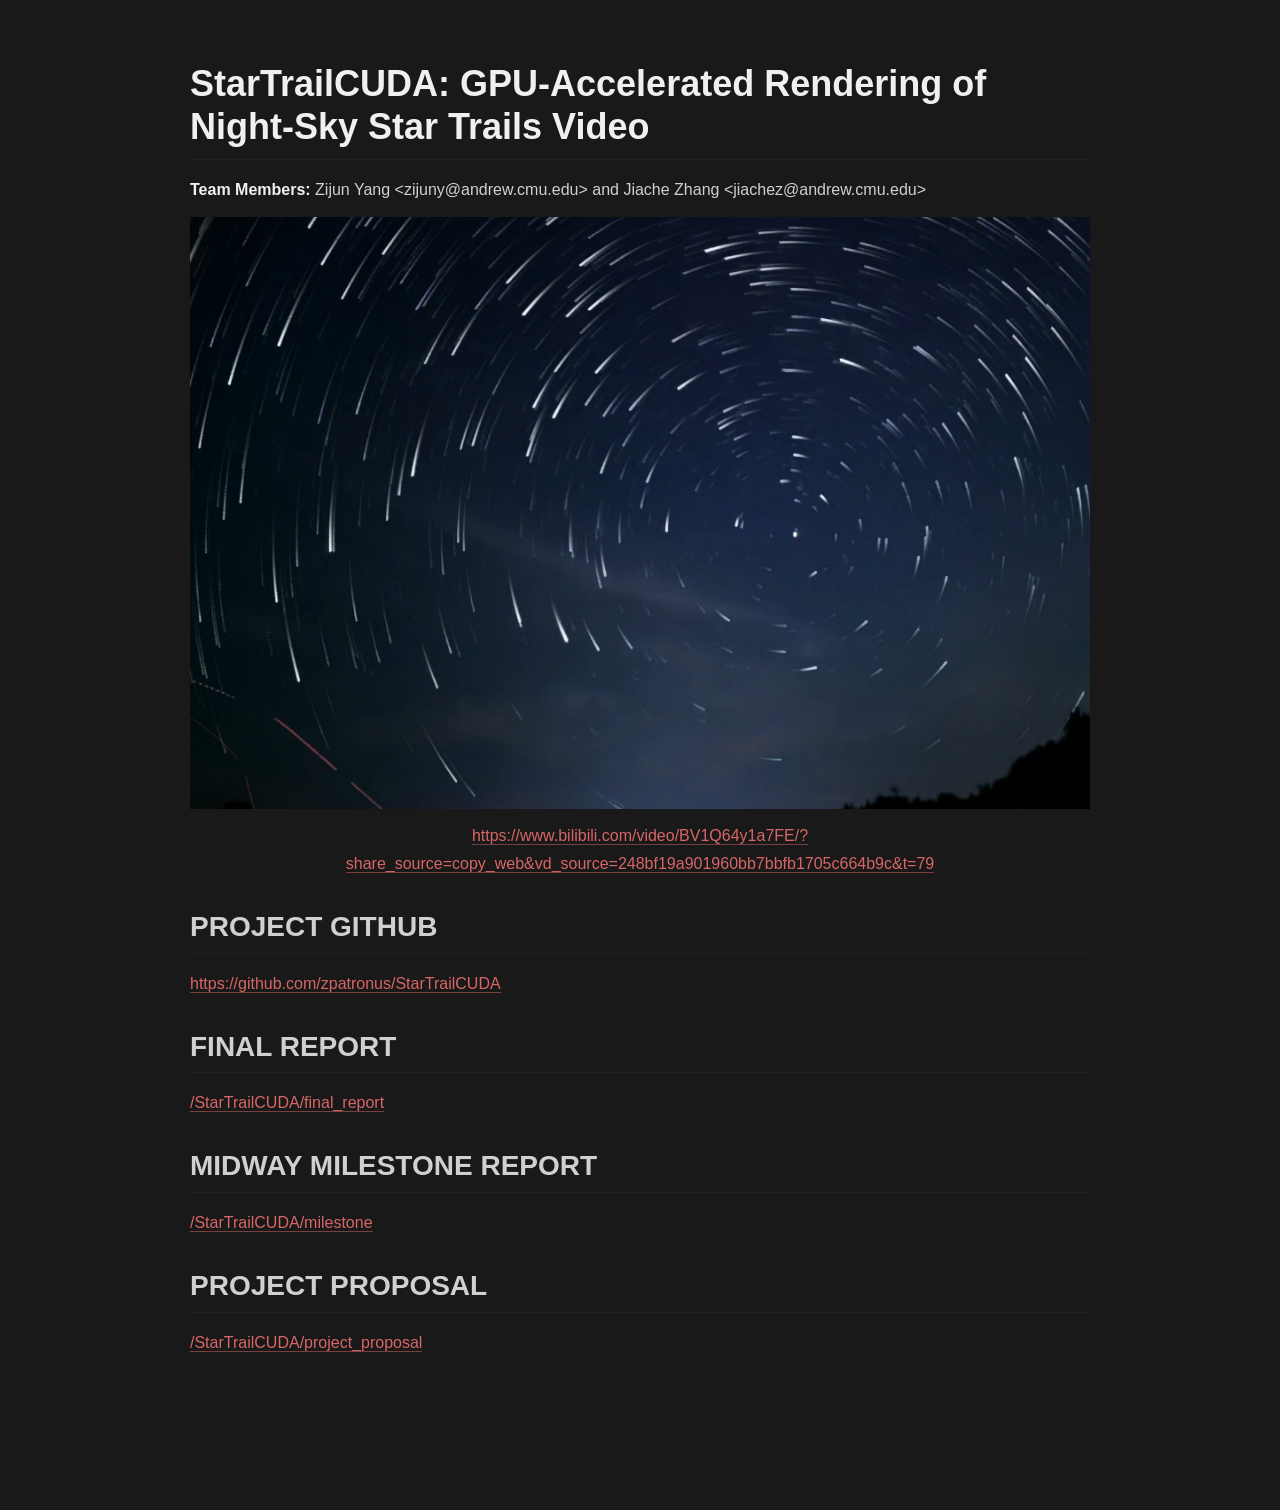
==== commit 85bd9705: "Update project proposal documentation and HTML formatting - Changed project home page link format in" ====
--- a/docs/index.html
+++ b/docs/index.html
@@ -26,11 +26,11 @@
 #write li > figure:last-child { margin-bottom: 0.5rem; }
 #write ol, #write ul { position: relative; }
 img { max-width: 100%; vertical-align: middle; image-orientation: from-image; }
+img:not([height]) { height: auto; }
 button, input, select, textarea { color: inherit; font: inherit; }
 input[type="checkbox"], input[type="radio"] { line-height: normal; padding: 0px; }
 *, ::after, ::before { box-sizing: border-box; }
-#write h1, #write h2, #write h3, #write h4, #write h5, #write h6, #write p, #write pre { width: inherit; position: relative; }
-#write svg h1, #write svg h2, #write svg h3, #write svg h4, #write svg h5, #write svg h6, #write svg p { position: static; }
+svg sub, svg sup { position: static; }
 .nodeLabel p { padding-right: 2px; padding-left: 2px; }
 .typora-export .nodeLabel p { padding-right: 0px; padding-left: 0px; }
 foreignobject { overflow: visible; }
@@ -68,7 +68,7 @@
 #write.fences-no-line-wrapping pre { white-space: pre; }
 #write pre.ty-contain-cm { white-space: normal; }
 .CodeMirror-gutters { margin-right: 4px; }
-.md-fences { font-size: 0.9rem; display: block; break-inside: avoid; text-align: left; overflow: visible; white-space: pre; background: inherit; position: relative !important; }
+.md-fences { font-size: 0.9rem; position: relative; display: block; break-inside: avoid; text-align: left; overflow: visible; white-space: pre; background: inherit; }
 .md-fences-adv-panel { width: 100%; margin-top: 10px; text-align: center; padding-top: 0px; padding-bottom: 8px; overflow-x: auto; }
 #write .md-fences.mock-cm { white-space: pre-wrap; }
 .md-fences.md-fences-with-lineno { padding-left: 0px; }
@@ -91,7 +91,7 @@
 @media print {
   body, html { border: 1px solid transparent; height: 99%; break-after: avoid; break-before: avoid; font-variant-ligatures: no-common-ligatures; }
   #write { margin-top: 0px; border-color: transparent !important; padding-top: 0px !important; padding-bottom: 0px !important; }
-  .typora-export * { -webkit-print-color-adjust: exact; }
+  .typora-export * { print-color-adjust: exact; }
   .typora-export #write { break-after: avoid; }
   .typora-export #write::after { height: 0px; }
   .is-mac table { break-inside: avoid; }
@@ -112,7 +112,7 @@
 [contenteditable="true"]:active, [contenteditable="true"]:focus, [contenteditable="false"]:active, [contenteditable="false"]:focus { outline: 0px; box-shadow: none; }
 .md-task-list-item { position: relative; list-style-type: none; }
 .task-list-item.md-task-list-item { padding-left: 0px; }
-.md-task-list-item > input { position: absolute; top: 0px; left: 0px; margin-left: -1.2em; margin-top: calc(1em - 10px); border: none; }
+.md-task-list-item > input { position: absolute; top: 0px; left: 0px; margin-left: -1.2em; margin-top: calc(1em - 10px); border-width: medium; border-style: none; border-color: currentcolor; border-image: initial; }
 .math { font-size: 1rem; }
 .md-toc { min-height: 3.58rem; position: relative; font-size: 0.9rem; border-radius: 10px; }
 .md-toc-content { position: relative; margin-left: 0px; }
@@ -142,14 +142,14 @@
 kbd { margin: 0px 0.1em; padding: 0.1em 0.6em; font-size: 0.8em; color: rgb(36, 39, 41); background: rgb(255, 255, 255); border: 1px solid rgb(173, 179, 185); border-radius: 3px; box-shadow: rgba(12, 13, 14, 0.2) 0px 1px 0px, rgb(255, 255, 255) 0px 0px 0px 2px inset; white-space: nowrap; vertical-align: middle; }
 .md-comment { color: rgb(162, 127, 3); opacity: 0.6; font-family: var(--monospace); }
 code { text-align: left; vertical-align: initial; }
-a.md-print-anchor { white-space: pre !important; border-width: initial !important; border-style: none !important; border-color: initial !important; display: inline-block !important; position: absolute !important; width: 1px !important; right: 0px !important; outline: 0px !important; background: 0px 0px !important; text-decoration: initial !important; text-shadow: initial !important; }
+a.md-print-anchor { white-space: pre !important; border-width: medium !important; border-style: none !important; border-color: currentcolor !important; display: inline-block !important; position: absolute !important; width: 1px !important; right: 0px !important; outline: 0px !important; background: 0px 0px !important; text-decoration: initial !important; text-shadow: initial !important; }
 .os-windows.monocolor-emoji .md-emoji { font-family: "Segoe UI Symbol", sans-serif; }
 .md-diagram-panel > svg { max-width: 100%; }
 [lang="flow"] svg, [lang="mermaid"] svg { max-width: 100%; height: auto; }
 [lang="mermaid"] .node text { font-size: 1rem; }
 table tr th { border-bottom: 0px; }
 video { max-width: 100%; display: block; margin: 0px auto; }
-iframe { max-width: 100%; width: 100%; border: none; }
+iframe { max-width: 100%; width: 100%; border-width: medium; border-style: none; border-color: currentcolor; border-image: initial; }
 .highlight td, .highlight tr { border: 0px; }
 mark { background: rgb(255, 255, 0); color: rgb(0, 0, 0); }
 .md-html-inline .md-plain, .md-html-inline strong, mark .md-inline-math, mark strong { color: inherit; }
@@ -1025,6 +1025,6 @@
 <title>index</title>
 </head>
 <body class='typora-export'><div class='typora-export-content'>
-<div id='write'  class=''><h1 id='startrailcuda-gpu-accelerated-rendering-of-night-sky-star-trails-video'><strong><span>StarTrailCUDA: GPU-Accelerated Rendering of Night-Sky Star Trails Video</span></strong></h1><p><strong><span>Team Members:</span></strong><span> Zijun Yang &lt;zijuny@andrew.cmu.edu&gt; and Jiache Zhang &lt;jiachez@andrew.cmu.edu&gt;</span></p><p><img src="./project_proposal.assets/image-20251117192727072.png" alt="image-20251117192727072"></p><center><a href="https://www.bilibili.com/video/BV1Q64y1a7FE/?share_source=copy_web&vd_source=248bf19a901960bb7bbfb1705c664b9c&t=79">https://www.bilibili.com/video/BV1Q64y1a7FE/?share_source=copy_web&vd_source=248bf19a901960bb7bbfb1705c664b9c&t=79</a></center><h2 id='project-github'><span>PROJECT GITHUB</span></h2><p><a href='https://github.com/zpatronus/StarTrailCUDA'><span>https://github.com/zpatronus/StarTrailCUDA</span></a></p><h2 id='final-report'><span>FINAL REPORT</span></h2><p><a href='https://blog.zjyang.dev/StarTrailCUDA/final_report'><span>https://blog.zjyang.dev/StarTrailCUDA/final_report</span></a></p><h2 id='midway-milestone-report'><span>MIDWAY MILESTONE REPORT</span></h2><p><a href='https://blog.zjyang.dev/StarTrailCUDA/milestone'><span>https://blog.zjyang.dev/StarTrailCUDA/milestone</span></a></p><h2 id='project-proposal'><span>PROJECT PROPOSAL</span></h2><p><a href='https://blog.zjyang.dev/StarTrailCUDA/project_proposal'><span>https://blog.zjyang.dev/StarTrailCUDA/project_proposal</span></a></p><h2></h2></div></div>
+<div id='write'  class=''><h1 id='startrailcuda-gpu-accelerated-rendering-of-night-sky-star-trails-video'><strong><span>StarTrailCUDA: GPU-Accelerated Rendering of Night-Sky Star Trails Video</span></strong></h1><p><strong><span>Team Members:</span></strong><span> Zijun Yang &lt;zijuny@andrew.cmu.edu&gt; and Jiache Zhang &lt;jiachez@andrew.cmu.edu&gt;</span></p><p><img src="./project_proposal.assets/image-20251117192727072.png" alt="image-20251117192727072"></p><center><a href="https://www.bilibili.com/video/BV1Q64y1a7FE/?share_source=copy_web&vd_source=248bf19a901960bb7bbfb1705c664b9c&t=79">https://www.bilibili.com/video/BV1Q64y1a7FE/?share_source=copy_web&vd_source=248bf19a901960bb7bbfb1705c664b9c&t=79</a></center><h2 id='project-github'><span>PROJECT GITHUB</span></h2><p><a href='https://github.com/zpatronus/StarTrailCUDA'><span>https://github.com/zpatronus/StarTrailCUDA</span></a></p><h2 id='final-report'><span>FINAL REPORT</span></h2><p><a href='/StarTrailCUDA/final_report'><span>/StarTrailCUDA/final_report</span></a></p><h2 id='midway-milestone-report'><span>MIDWAY MILESTONE REPORT</span></h2><p><a href='/StarTrailCUDA/milestone'><span>/StarTrailCUDA/milestone</span></a></p><h2 id='project-proposal'><span>PROJECT PROPOSAL</span></h2><p><a href='/StarTrailCUDA/project_proposal'><span>/StarTrailCUDA/project_proposal</span></a></p><p>&nbsp;</p></div></div>
 </body>
 </html>
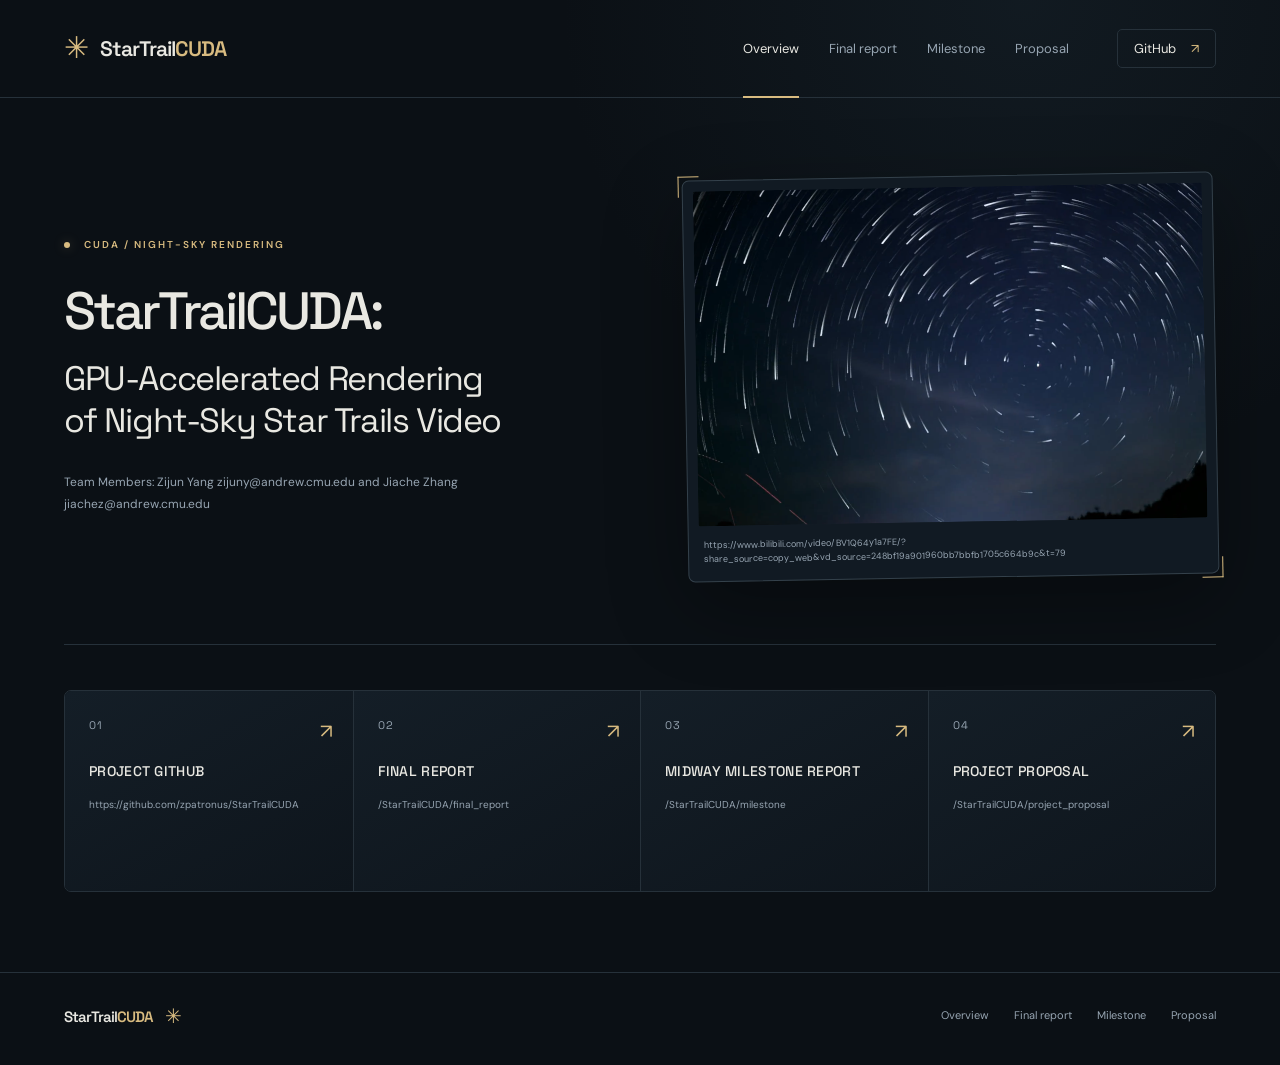
==== commit 497e8b52: "Add navigation enhancements and styling for reading progress - Introduced JavaScript functionality t" ====
--- a/docs/index.html
+++ b/docs/index.html
@@ -1,1030 +1,9 @@
 <!doctype html>
-<html>
-<head>
-<meta charset='UTF-8'><meta name='viewport' content='width=device-width initial-scale=1'><style type='text/css'>html {overflow-x: initial !important;}</style>
-<style type='text/css'  id="style-base">:root { --bg-color: #ffffff; --text-color: #333333; --select-text-bg-color: #B5D6FC; --select-text-font-color: auto; --monospace: "Lucida Console",Consolas,"Courier",monospace; --title-bar-height: 20px; }
-.mac-os-11 { --title-bar-height: 28px; }
-html { font-size: 14px; background-color: var(--bg-color); color: var(--text-color); font-family: "Helvetica Neue", Helvetica, Arial, "Segoe UI Emoji", "SF Pro", sans-serif; -webkit-font-smoothing: antialiased; }
-h1, h2, h3, h4, h5 { white-space: pre-wrap; }
-body { margin: 0px; padding: 0px; height: auto; inset: 0px; font-size: 1rem; line-height: 1.42857; overflow-x: hidden; background: inherit; }
-iframe { margin: auto; }
-a.url { word-break: break-all; }
-a:active, a:hover { outline: 0px; }
-.in-text-selection, ::selection { text-shadow: none; background: var(--select-text-bg-color); color: var(--select-text-font-color); }
-#write { margin: 0px auto; height: auto; width: inherit; word-break: normal; overflow-wrap: break-word; position: relative; white-space: normal; overflow-x: visible; padding-top: 36px; }
-#write.first-line-indent p { text-indent: 2em; }
-#write.first-line-indent li p, #write.first-line-indent p *, #write.first-line-indent svg * { text-indent: 0px; }
-#write.first-line-indent li { margin-left: 2em; }
-.for-image #write { padding-left: 8px; padding-right: 8px; }
-body.typora-export { padding-left: 30px; padding-right: 30px; }
-.typora-export .footnote-line, .typora-export li, .typora-export p { white-space: pre-wrap; }
-.typora-export .task-list-item input { pointer-events: none; }
-@media screen and (max-width: 500px) {
-  body.typora-export { padding-left: 0px; padding-right: 0px; }
-  #write { padding-left: 20px; padding-right: 20px; }
-}
-#write li > figure:last-child { margin-bottom: 0.5rem; }
-#write ol, #write ul { position: relative; }
-img { max-width: 100%; vertical-align: middle; image-orientation: from-image; }
-img:not([height]) { height: auto; }
-button, input, select, textarea { color: inherit; font: inherit; }
-input[type="checkbox"], input[type="radio"] { line-height: normal; padding: 0px; }
-*, ::after, ::before { box-sizing: border-box; }
-svg sub, svg sup { position: static; }
-.nodeLabel p { padding-right: 2px; padding-left: 2px; }
-.typora-export .nodeLabel p { padding-right: 0px; padding-left: 0px; }
-foreignobject { overflow: visible; }
-p { line-height: inherit; }
-h1, h2, h3, h4, h5, h6 { break-after: avoid-page; break-inside: avoid; orphans: 4; }
-p { orphans: 4; }
-li p { orphans: 1; }
-h1 { font-size: 2rem; }
-h2 { font-size: 1.8rem; }
-h3 { font-size: 1.6rem; }
-h4 { font-size: 1.4rem; }
-h5 { font-size: 1.2rem; }
-h6 { font-size: 1rem; }
-.md-math-block, .md-rawblock, h1, h2, h3, h4, h5, h6, p { margin-top: 1rem; margin-bottom: 1rem; }
-.hidden { display: none; }
-.md-blockmeta { color: rgb(204, 204, 204); font-weight: 700; font-style: italic; }
-a { cursor: pointer; }
-sup.md-footnote { padding: 2px 4px; background-color: rgba(238, 238, 238, 0.7); color: rgb(85, 85, 85); border-radius: 4px; cursor: pointer; }
-sup.md-footnote a, sup.md-footnote a:hover { color: inherit; text-transform: inherit; text-decoration: inherit; }
-#write input[type="checkbox"] { cursor: pointer; width: inherit; height: inherit; }
-figure { overflow-x: auto; margin: 1.2em 0px; max-width: calc(100% + 16px); padding: 0px; }
-figure > table { margin: 0px; }
-thead, tr { break-inside: avoid; break-after: auto; }
-thead { display: table-header-group; }
-table { border-collapse: collapse; border-spacing: 0px; width: 100%; overflow: auto; break-inside: auto; text-align: left; }
-table.md-table td { min-width: 32px; }
-.CodeMirror-gutters { border-right: 0px; background-color: inherit; }
-.CodeMirror-linenumber { user-select: none; }
-.CodeMirror { text-align: left; }
-.CodeMirror-placeholder { opacity: 0.3; }
-.CodeMirror pre { padding: 0px 4px; }
-.CodeMirror-lines { padding: 0px; }
-div.hr:focus { cursor: none; }
-#write pre { white-space: pre-wrap; }
-#write.fences-no-line-wrapping pre { white-space: pre; }
-#write pre.ty-contain-cm { white-space: normal; }
-.CodeMirror-gutters { margin-right: 4px; }
-.md-fences { font-size: 0.9rem; position: relative; display: block; break-inside: avoid; text-align: left; overflow: visible; white-space: pre; background: inherit; }
-.md-fences-adv-panel { width: 100%; margin-top: 10px; text-align: center; padding-top: 0px; padding-bottom: 8px; overflow-x: auto; }
-#write .md-fences.mock-cm { white-space: pre-wrap; }
-.md-fences.md-fences-with-lineno { padding-left: 0px; }
-#write.fences-no-line-wrapping .md-fences.mock-cm { white-space: pre; overflow-x: auto; }
-.md-fences.mock-cm.md-fences-with-lineno { padding-left: 8px; }
-.CodeMirror-line, twitterwidget { break-inside: avoid; }
-svg { break-inside: avoid; }
-.footnotes { opacity: 0.8; font-size: 0.9rem; margin-top: 1em; margin-bottom: 1em; }
-.footnotes + .footnotes { margin-top: 0px; }
-.md-reset { margin: 0px; padding: 0px; border: 0px; outline: 0px; vertical-align: top; background: 0px 0px; text-decoration: none; text-shadow: none; float: none; position: static; width: auto; height: auto; white-space: nowrap; cursor: inherit; -webkit-tap-highlight-color: transparent; line-height: normal; font-weight: 400; text-align: left; box-sizing: content-box; direction: ltr; }
-li div { padding-top: 0px; }
-blockquote { margin: 1rem 0px; }
-li .mathjax-block, li p { margin: 0.5rem 0px; }
-li blockquote { margin: 1rem 0px; }
-li { margin: 0px; position: relative; }
-blockquote > :last-child { margin-bottom: 0px; }
-blockquote > :first-child, li > :first-child { margin-top: 0px; }
-.footnotes-area { color: rgb(136, 136, 136); margin-top: 0.714rem; padding-bottom: 0.143rem; white-space: normal; }
-#write .footnote-line { white-space: pre-wrap; }
-@media print {
-  body, html { border: 1px solid transparent; height: 99%; break-after: avoid; break-before: avoid; font-variant-ligatures: no-common-ligatures; }
-  #write { margin-top: 0px; border-color: transparent !important; padding-top: 0px !important; padding-bottom: 0px !important; }
-  .typora-export * { print-color-adjust: exact; }
-  .typora-export #write { break-after: avoid; }
-  .typora-export #write::after { height: 0px; }
-  .is-mac table { break-inside: avoid; }
-  #write > p:nth-child(1) { margin-top: 0px; }
-  .typora-export-show-outline .typora-export-sidebar { display: none; }
-  figure { overflow-x: visible; }
-}
-.footnote-line { margin-top: 0.714em; font-size: 0.7em; }
-a img, img a { cursor: pointer; }
-pre.md-meta-block { font-size: 0.8rem; min-height: 0.8rem; white-space: pre-wrap; background: rgb(204, 204, 204); display: block; overflow-x: hidden; }
-p > .md-image:only-child:not(.md-img-error) img, p > img:only-child { display: block; margin: auto; }
-#write.first-line-indent p > .md-image:only-child:not(.md-img-error) img { left: -2em; position: relative; }
-p > .md-image:only-child { display: inline-block; width: 100%; }
-#write .MathJax_Display { margin: 0.8em 0px 0px; }
-.md-math-block { width: 100%; }
-.md-math-block:not(:empty)::after { display: none; }
-.MathJax_ref { fill: currentcolor; }
-[contenteditable="true"]:active, [contenteditable="true"]:focus, [contenteditable="false"]:active, [contenteditable="false"]:focus { outline: 0px; box-shadow: none; }
-.md-task-list-item { position: relative; list-style-type: none; }
-.task-list-item.md-task-list-item { padding-left: 0px; }
-.md-task-list-item > input { position: absolute; top: 0px; left: 0px; margin-left: -1.2em; margin-top: calc(1em - 10px); border-width: medium; border-style: none; border-color: currentcolor; border-image: initial; }
-.math { font-size: 1rem; }
-.md-toc { min-height: 3.58rem; position: relative; font-size: 0.9rem; border-radius: 10px; }
-.md-toc-content { position: relative; margin-left: 0px; }
-.md-toc-content::after, .md-toc::after { display: none; }
-.md-toc-item { display: block; color: rgb(65, 131, 196); }
-.md-toc-item a { text-decoration: none; }
-.md-toc-inner:hover { text-decoration: underline; }
-.md-toc-inner { display: inline-block; cursor: pointer; }
-.md-toc-h1 .md-toc-inner { margin-left: 0px; font-weight: 700; }
-.md-toc-h2 .md-toc-inner { margin-left: 2em; }
-.md-toc-h3 .md-toc-inner { margin-left: 4em; }
-.md-toc-h4 .md-toc-inner { margin-left: 6em; }
-.md-toc-h5 .md-toc-inner { margin-left: 8em; }
-.md-toc-h6 .md-toc-inner { margin-left: 10em; }
-@media screen and (max-width: 48em) {
-  .md-toc-h3 .md-toc-inner { margin-left: 3.5em; }
-  .md-toc-h4 .md-toc-inner { margin-left: 5em; }
-  .md-toc-h5 .md-toc-inner { margin-left: 6.5em; }
-  .md-toc-h6 .md-toc-inner { margin-left: 8em; }
-}
-a.md-toc-inner { font-size: inherit; font-style: inherit; font-weight: inherit; line-height: inherit; }
-.footnote-line a:not(.reversefootnote) { color: inherit; }
-.reversefootnote { font-family: ui-monospace, sans-serif; }
-.md-attr { display: none; }
-.md-fn-count::after { content: "."; }
-code, pre, samp, tt { font-family: var(--monospace); }
-kbd { margin: 0px 0.1em; padding: 0.1em 0.6em; font-size: 0.8em; color: rgb(36, 39, 41); background: rgb(255, 255, 255); border: 1px solid rgb(173, 179, 185); border-radius: 3px; box-shadow: rgba(12, 13, 14, 0.2) 0px 1px 0px, rgb(255, 255, 255) 0px 0px 0px 2px inset; white-space: nowrap; vertical-align: middle; }
-.md-comment { color: rgb(162, 127, 3); opacity: 0.6; font-family: var(--monospace); }
-code { text-align: left; vertical-align: initial; }
-a.md-print-anchor { white-space: pre !important; border-width: medium !important; border-style: none !important; border-color: currentcolor !important; display: inline-block !important; position: absolute !important; width: 1px !important; right: 0px !important; outline: 0px !important; background: 0px 0px !important; text-decoration: initial !important; text-shadow: initial !important; }
-.os-windows.monocolor-emoji .md-emoji { font-family: "Segoe UI Symbol", sans-serif; }
-.md-diagram-panel > svg { max-width: 100%; }
-[lang="flow"] svg, [lang="mermaid"] svg { max-width: 100%; height: auto; }
-[lang="mermaid"] .node text { font-size: 1rem; }
-table tr th { border-bottom: 0px; }
-video { max-width: 100%; display: block; margin: 0px auto; }
-iframe { max-width: 100%; width: 100%; border-width: medium; border-style: none; border-color: currentcolor; border-image: initial; }
-.highlight td, .highlight tr { border: 0px; }
-mark { background: rgb(255, 255, 0); color: rgb(0, 0, 0); }
-.md-html-inline .md-plain, .md-html-inline strong, mark .md-inline-math, mark strong { color: inherit; }
-.md-expand mark .md-meta { opacity: 0.3 !important; }
-mark .md-meta { color: rgb(0, 0, 0); }
-@media print {
-  .typora-export h1, .typora-export h2, .typora-export h3, .typora-export h4, .typora-export h5, .typora-export h6 { break-inside: avoid; }
-}
-.md-diagram-panel .messageText { stroke: none !important; }
-.md-diagram-panel .start-state { fill: var(--node-fill); }
-.md-diagram-panel .edgeLabel rect { opacity: 1 !important; }
-.md-fences.md-fences-math { font-size: 1em; }
-.md-fences-advanced:not(.md-focus) { padding: 0px; white-space: nowrap; border: 0px; }
-.md-fences-advanced:not(.md-focus) { background: inherit; }
-.mermaid-svg { margin: auto; }
-.typora-export-show-outline .typora-export-content { max-width: 1440px; margin: auto; display: flex; flex-direction: row; }
-.typora-export-sidebar { width: 300px; font-size: 0.8rem; margin-top: 80px; margin-right: 18px; }
-.typora-export-show-outline #write { --webkit-flex: 2; flex: 2 1 0%; }
-.typora-export-sidebar .outline-content { position: fixed; top: 0px; max-height: 100%; overflow: hidden auto; padding-bottom: 30px; padding-top: 60px; width: 300px; }
-@media screen and (max-width: 1024px) {
-  .typora-export-sidebar, .typora-export-sidebar .outline-content { width: 240px; }
-}
-@media screen and (max-width: 800px) {
-  .typora-export-sidebar { display: none; }
-}
-.outline-content li, .outline-content ul { margin-left: 0px; margin-right: 0px; padding-left: 0px; padding-right: 0px; list-style: none; overflow-wrap: anywhere; }
-.outline-content ul { margin-top: 0px; margin-bottom: 0px; }
-.outline-content strong { font-weight: 400; }
-.outline-expander { width: 1rem; height: 1.42857rem; position: relative; display: table-cell; vertical-align: middle; cursor: pointer; padding-left: 4px; }
-.outline-expander::before { content: ""; position: relative; font-family: Ionicons; display: inline-block; font-size: 8px; vertical-align: middle; }
-.outline-item { padding-top: 3px; padding-bottom: 3px; cursor: pointer; }
-.outline-expander:hover::before { content: ""; }
-.outline-h1 > .outline-item { padding-left: 0px; }
-.outline-h2 > .outline-item { padding-left: 1em; }
-.outline-h3 > .outline-item { padding-left: 2em; }
-.outline-h4 > .outline-item { padding-left: 3em; }
-.outline-h5 > .outline-item { padding-left: 4em; }
-.outline-h6 > .outline-item { padding-left: 5em; }
-.outline-label { cursor: pointer; display: table-cell; vertical-align: middle; text-decoration: none; color: inherit; }
-.outline-label:hover { text-decoration: underline; }
-.outline-item:hover { border-color: rgb(245, 245, 245); background-color: var(--item-hover-bg-color); }
-.outline-item:hover { margin-left: -28px; margin-right: -28px; border-left: 28px solid transparent; border-right: 28px solid transparent; }
-.outline-item-single .outline-expander::before, .outline-item-single .outline-expander:hover::before { display: none; }
-.outline-item-open > .outline-item > .outline-expander::before { content: ""; }
-.outline-children { display: none; }
-.info-panel-tab-wrapper { display: none; }
-.outline-item-open > .outline-children { display: block; }
-.typora-export .outline-item { padding-top: 1px; padding-bottom: 1px; }
-.typora-export .outline-item:hover { margin-right: -8px; border-right: 8px solid transparent; }
-.typora-export .outline-expander::before { content: "+"; font-family: inherit; top: -1px; }
-.typora-export .outline-expander:hover::before, .typora-export .outline-item-open > .outline-item > .outline-expander::before { content: "−"; }
-.typora-export-collapse-outline .outline-children { display: none; }
-.typora-export-collapse-outline .outline-item-open > .outline-children, .typora-export-no-collapse-outline .outline-children { display: block; }
-.typora-export-no-collapse-outline .outline-expander::before { content: "" !important; }
-.typora-export-show-outline .outline-item-active > .outline-item .outline-label { font-weight: 700; }
-.md-inline-math-container mjx-container { zoom: 0.95; }
-mjx-container { break-inside: avoid; }
-.md-alert.md-alert-note { border-left-color: rgb(9, 105, 218); }
-.md-alert.md-alert-important { border-left-color: rgb(130, 80, 223); }
-.md-alert.md-alert-warning { border-left-color: rgb(154, 103, 0); }
-.md-alert.md-alert-tip { border-left-color: rgb(31, 136, 61); }
-.md-alert.md-alert-caution { border-left-color: rgb(207, 34, 46); }
-.md-alert { padding: 0px 1em; margin-bottom: 16px; color: inherit; border-left: 0.25em solid rgb(0, 0, 0); }
-.md-alert-text-note { color: rgb(9, 105, 218); }
-.md-alert-text-important { color: rgb(130, 80, 223); }
-.md-alert-text-warning { color: rgb(154, 103, 0); }
-.md-alert-text-tip { color: rgb(31, 136, 61); }
-.md-alert-text-caution { color: rgb(207, 34, 46); }
-.md-alert-text { font-size: 0.9rem; font-weight: 700; }
-.md-alert-text svg { fill: currentcolor; position: relative; top: 0.125em; margin-right: 1ch; overflow: visible; }
-.md-alert-text-container::after { content: attr(data-text); text-transform: capitalize; pointer-events: none; margin-right: 1ch; }
-
-</style>
-<style type='text/css'  id="style-theme_css">:root {
-  --side-bar-bg-color: #212121;
-  --control-text-color: #aaa;
-  --active-file-bg-color: #383838;
-  --control-text-hover-color: #ddd;
-  --item-hover-bg-color: #404040;
-  --text-color: #c0c0c0;
-  --blur-text-color: #80808080;
-  --bg-color: #191919;
-  --select-text-bg-color: #663f3f !important;
-  --monospace: "IBM Plex Mono", "Fira Code", "SF Mono", "Monaco", "Menlo", ui-monospace, monospace !important;
-  --window-border: 1px solid #404040;
-  --rawblock-edit-panel-bd: #212121;
-  --mermaid-theme: dark;
-  --mermaid-font-family: "IBM Plex Mono", "Fira Code", "微软雅黑", monospace !important;
-  --mermaid-sequence-numbers: off;
-  /* or "on", see https://mermaid-js.github.io/mermaid/#/sequenceDiagram?id=sequencenumbers*/
-  --mermaid-flowchart-curve: basis
-    /* or "basis", see https://github.com/typora/typora-issues/issues/1632*/
-  ;
-  --mermaid--gantt-left-padding: 100;
-  /* see https://github.com/typora/typora-issues/issues/1665*/
-  --heading-char-color: #aaa;
-  --meta-content-color: #6794bc;
-  --primary-color: #d86666;
-}
-
-::-webkit-scrollbar-thumb {
-  background: #42424280 !important;
-}
-
-.menu-item-container a.menu-style-btn {
-  background: #424242;
-}
-
-html {
-  font-size: 16px;
-}
-
-body {
-  font-family: "Source Han Sans SC VF", "Open Sans", "IBM Plex Sans", "Microsoft YaHei", "Clear Sans", "Helvetica Neue", Helvetica, Arial, -apple-system, BlinkMacSystemFont, "SF Pro SC", "SF Pro Text", "Apple Color Emoji", "Segoe UI Emoji", "Noto Color Emoji", sans-serif !important;
-    font-variant-numeric: tabular-nums !important;
-  color: #d0d0d0;
-  background-color: var(--bg-color);
-  line-height: 1.75;
-  scroll-behavior: smooth;
-}
-
-#typora-quick-open {
-  border: none !important;
-  background-color: #212121 !important;
-}
-
-#write {
-  max-width: 960px;
-  margin: 0 auto;
-  padding: 30px;
-  padding-bottom: 100px;
-}
-
-#write>ul:first-child,
-#write>ol:first-child {
-  margin-top: 30px;
-}
-
-#recent-file-panel tbody tr:nth-child(2n-1) {
-  background-color: #242424;
-}
-
-/*table,
-input {
-  border: 1px solid #aaa !important;
-}*/
-
-#write a {
-  color: #d86666;
-  text-decoration: none !important;
-  border-bottom: 1px solid #d8666680;
-}
-
-.md-comment {
-  color: var(--text-color);
-  opacity: 0.5;
-  font-family: var(--monospace);
-}
-
-h1,
-h2,
-h3,
-h4,
-h5,
-h6 {
-  position: relative;
-  margin-top: 2rem;
-  margin-bottom: 1rem;
-  font-weight: bold;
-  line-height: 1.4;
-  cursor: text;
-}
-
-h1:hover a.anchor,
-h2:hover a.anchor,
-h3:hover a.anchor,
-h4:hover a.anchor,
-h5:hover a.anchor,
-h6:hover a.anchor {
-  text-decoration: none;
-}
-
-h1 tt,
-h1 code {
-  font-size: inherit;
-}
-
-h2 tt,
-h2 code {
-  font-size: inherit;
-}
-
-h3 tt,
-h3 code {
-  font-size: inherit;
-}
-
-h4 tt,
-h4 code {
-  font-size: inherit;
-}
-
-h5 tt,
-h5 code {
-  font-size: inherit;
-}
-
-h6 tt,
-h6 code {
-  font-size: inherit;
-}
-
-h1 {
-  padding-bottom: 0.3em;
-  font-size: 2.25em;
-  line-height: 1.2;
-  border-bottom: 1px solid #202020;
-}
-
-h2 {
-  padding-bottom: 0.3em;
-  font-size: 1.75em;
-  line-height: 1.225;
-  border-bottom: 1px solid #202020;
-}
-
-h3 {
-  font-size: 1.5em;
-  line-height: 1.43;
-}
-
-h4 {
-  font-size: 1.25em;
-}
-
-h5 {
-  font-size: 1em;
-}
-
-h6 {
-  font-size: 1em;
-  color: #777;
-}
-
-p,
-blockquote,
-ul,
-ol,
-dl,
-table {
-  margin: 0.8em 0;
-  text-align: left;
-}
-
-li>ol,
-li>ul {
-  margin: 0 0;
-}
-
-hr {
-  height: 2px;
-  padding: 0;
-  margin: 32px 0;
-  background-color: #212121;
-  border: 0 none;
-  overflow: hidden;
-  box-sizing: content-box;
-}
-
-li p.first {
-  display: inline-block;
-}
-
-ul,
-ol {
-  padding-left: 30px;
-}
-
-ul:first-child,
-ol:first-child {
-  margin-top: 0;
-}
-
-ul:last-child,
-ol:last-child {
-  margin-bottom: 0;
-}
-
-blockquote {
-  border-left: 4px solid #aaaaaa80;
-  margin-left: 2px;
-  padding: 0 15px;
-  color: #aaa;
-}
-
-blockquote blockquote {
-  padding-right: 0;
-}
-
-table {
-  padding: 0;
-  word-break: initial;
-  background-color: var(--bg-color);
-}
-
-table tr {
-  border-top: 1px solid #212121;
-  margin: 0;
-  padding: 0;
-}
-
-table tr:nth-child(2n),
-thead {
-  background-color: #212121;
-}
-
-table tr th {
-  font-weight: bold;
-  border: 1px solid #383838;
-  border-bottom: 0;
-  text-align: left;
-  margin: 0;
-  padding: 6px 13px;
-}
-
-table tr td {
-  border: 1px solid #383838;
-  text-align: left;
-  margin: 0;
-  padding: 6px 13px;
-}
-
-table tr th:first-child,
-table tr td:first-child {
-  margin-top: 0;
-}
-
-table tr th:last-child,
-table tr td:last-child {
-  margin-bottom: 0;
-}
-
-strong,
-b {
-  color: #f0f0f0;
-}
-
-.CodeMirror-lines {
-  padding-left: 4px;
-}
-
-.code-tooltip {
-  box-shadow: 0 1px 1px 0 rgba(26, 26, 26, 0.3);
-  border-top: 1px solid #202020;
-}
-
-.md-fences,
-code,
-tt {
-  border: 1px solid #424242;
-  background-color: #42424280;
-  border-radius: 3px;
-  padding: 2px 4px 1px 4px;
-  font-size: 0.85em;
-}
-
-.md-fences {
-  margin-bottom: 15px;
-  margin-top: 15px;
-  padding: 0.2em 1em;
-  padding-top: 8px;
-  padding-bottom: 6px;
-}
-
-.md-task-list-item>input {
-  margin-left: -1.3em;
-}
-
-@media print {
-  html {
-    font-size: 13px;
-  }
-
-  table,
-  pre {
-    page-break-inside: avoid;
-  }
-
-  pre {
-    word-wrap: break-word;
-  }
-}
-
-.md-fences {
-  background-color: #212121;
-}
-
-#write pre.md-meta-block {
-  padding: 1rem;
-  font-size: 85%;
-  line-height: 1.45;
-  background-color: #212121;
-  border: 0;
-  border-radius: 3px;
-  color: #aaa;
-  margin-top: 0 !important;
-}
-
-.mathjax-block>.code-tooltip {
-  bottom: 0.375rem;
-}
-
-.md-mathjax-midline {
-  background: #fafafa;
-}
-
-#write>h3.md-focus:before {
-  left: -1.5625rem;
-  top: 0.375rem;
-}
-
-#write>h4.md-focus:before {
-  left: -1.5625rem;
-  top: 0.285714286rem;
-}
-
-#write>h5.md-focus:before {
-  left: -1.5625rem;
-  top: 0.285714286rem;
-}
-
-#write>h6.md-focus:before {
-  left: -1.5625rem;
-  top: 0.285714286rem;
-}
-
-.md-image>.md-meta {
-  border-radius: 3px;
-  padding: 2px 0px 0px 4px;
-  font-size: 0.9em;
-  color: inherit;
-}
-
-.md-tag {
-  color: #a7a7a7;
-  opacity: .5;
-}
-
-.md-toc {
-  margin-top: 20px;
-  padding-bottom: 20px;
-}
-
-.sidebar-tabs {
-  border-bottom: none;
-}
-
-#typora-quick-open {
-  border: 1px solid #dddddd;
-  background-color: #f8f8f8;
-}
-
-#typora-quick-open-item {
-  background-color: #fafafa;
-  border-color: #fefefe #e5e5e5 #e5e5e5 #eee;
-  border-style: solid;
-  border-width: 1px;
-}
-
-footer.ty-footer {
-  height: 25px !important;
-  border-top: 1px solid #292a2d;
-  background: #292a2d !important;
-}
-
-.footer-item {
-  line-height: 25px !important;
-}
-
-#outline-btn {
-  margin-top: -2px !important;
-}
-
-.typora-sourceview-on #toggle-sourceview-btn {
-  background: #484848 !important;
-}
-
-.sidebar-content-content {
-  font-family: "IBM Plex Sans", "Microsoft YaHei", "微软雅黑", "Open Sans", "Clear Sans", "Helvetica Neue",
-    Helvetica, Arial, sans-serif !important;
-}
-
-.outline-content {
-  padding: 3px 10px !important;
-  text-align: left !important;
-}
-
-.outline-item.outline-item-active {
-  margin-left: -28px;
-  margin-right: -28px;
-  border-left: 28px solid transparent;
-  border-right: 28px solid transparent;
-  background-color: #424242;
-  background-color: #424242;
-  border-color: #424242;
-  background-color: #424242;
-}
-
-.sidebar-footer {
-  height: 25px;
-  border-top: 1px solid #292a2d;
-  background: #292a2d;
-}
-
-.sidebar-footer-item {
-  line-height: 25px;
-  padding-top: 0px !important;
-}
-
-.file-node-icon {
-  margin-right: 6px;
-}
-
-.file-node-open-state {
-  margin-right: 6px;
-}
-
-.dropdown-menu {
-  background-color: #2a2a2a !important;
-}
-
-.dropdown-menu .divider {
-  border-color: #424242 !important;
-}
-
-/* focus mode */
-.on-focus-mode blockquote {
-  border-left-color: rgba(85, 85, 85, 0.12);
-}
-
-.on-focus-mode .md-end-block:not(.md-focus):not(.md-focus-container) img {
-  opacity: 20%;
-}
-
-.on-focus-mode .task-list-item:not(.md-focus-container)>input {
-  opacity: 20%;
-}
-
-.on-focus-mode .md-fences.md-focus .CodeMirror-code>*:not(.CodeMirror-activeline) *,
-.on-focus-mode .CodeMirror.cm-s-inner:not(.CodeMirror-focused) * {
-  color: #80808080 !important;
-}
-
-.on-focus-mode li[cid]:not(.md-focus-container) {
-  color: #80808080 !important;
-}
-
-/*.on-focus-mode #typora-source .CodeMirror-code>*:not(.CodeMirror-activeline) * {
-  color: #80808080!important;
-}*/
-.on-focus-mode .md-focus,
-.on-focus-mode .md-focus-container {
-  color: #d0d0d0;
-}
-
-.on-focus-mode .md-end-block:not(.md-focus):not(.md-focus-container) code,
-.on-focus-mode .md-end-block:not(.md-focus):not(.md-focus-container) tt {
-  border: 1px solid #212121;
-  background-color: #212121;
-}
-
-/* focus mode end */
-
-header,
-.context-menu,
-.megamenu-content,
-footer {
-  font-family: "IBM Plex Sans", "Microsoft YaHei", "微软雅黑", "Open Sans", "Clear Sans", "Helvetica Neue",
-    Helvetica, Arial, sans-serif;
-}
-
-.megamenu-content {
-  background: #242424 !important;
-}
-
-.megamenu-opened header {
-  background-color: #242424;
-  background-image: none;
-}
-
-.file-node-content:hover .file-node-icon,
-.file-node-content:hover .file-node-open-state {
-  visibility: visible;
-}
-
-span.file-list-item-file-name-part {
-  color: #f0f0f0;
-}
-
-.file-list-item-summary {
-  height: 3rem;
-  overflow: hidden;
-  font-size: 13px;
-  line-height: 16px;
-  opacity: .7 !important;
-}
-
-.mac-seamless-mode #typora-sidebar {
-  background-color: #fafafa;
-  background-color: var(--side-bar-bg-color);
-}
-
-.md-lang {
-  color: #b4654d;
-}
-
-.html-for-mac .context-menu {
-  --item-hover-bg-color: #e6f0fe;
-}
-
-#md-notification .btn {
-  border: 0;
-}
-
-.dropdown-menu .divider {
-  border-color: #e5e5e5;
-}
-
-/* code mirror */
-
-.CodeMirror-gutter-filler,
-.CodeMirror-scrollbar-filler {
-  background-color: #212121;
-}
-
-.CodeMirror-gutters {
-  border-right: 1px solid #484848;
-}
-
-.CodeMirror-linenumber {
-  color: #808080;
-}
-
-.cm-s-inner .cm-keyword {
-  color: rgb(189, 97, 201);
-}
-
-.cm-s-inner .cm-atom,
-.cm-s-inner.cm-atom {
-  color: rgb(131, 115, 236);
-}
-
-.cm-s-inner .cm-number {
-  color: rgb(73, 190, 143);
-}
-
-.cm-s-inner .cm-def {
-  color: rgb(123, 123, 255);
-}
-
-.cm-s-inner .cm-variable {
-  color: rgb(199, 199, 199);
-}
-
-.cm-s-inner .cm-variable-2 {
-  color: rgb(131, 166, 201);
-}
-
-.cm-s-inner .cm-variable-3 {
-  color: rgb(153, 197, 181);
-}
-
-.cm-s-inner .cm-string {
-  color: rgb(194, 104, 104);
-}
-
-.cm-s-inner .cm-property {
-  color: rgb(199, 199, 199);
-}
-
-.cm-s-inner .cm-operator {
-  color: #b67e7e;
-}
-
-.cm-s-inner .cm-comment,
-.cm-s-inner.cm-comment {
-  color: rgb(216, 158, 99);
-}
-
-.cm-s-inner .cm-string-2 {
-  color: rgb(223, 152, 116);
-}
-
-.cm-s-inner .cm-meta {
-  color: rgb(158, 158, 158);
-}
-
-.cm-s-inner .cm-qualifier {
-  color: rgb(145, 145, 145);
-}
-
-.cm-s-inner .cm-builtin {
-  color: rgb(169, 145, 226);
-}
-
-.cm-s-inner .cm-bracket {
-  color: rgb(214, 214, 166);
-}
-
-.cm-s-inner .cm-tag {
-  color: rgb(162, 207, 154);
-}
-
-.cm-s-inner .cm-attribute {
-  color: rgb(169, 169, 216);
-}
-
-.cm-s-inner .cm-header,
-.cm-s-inner.cm-header {
-  color: rgb(161, 161, 255);
-}
-
-.cm-s-inner .cm-quote,
-.cm-s-inner.cm-quote {
-  color: rgb(90, 158, 90);
-}
-
-.cm-s-inner .cm-hr,
-.cm-s-inner.cm-hr {
-  color: rgb(184, 184, 184);
-}
-
-.cm-s-inner .cm-link,
-.cm-s-inner.cm-link {
-  color: rgb(134, 134, 197);
-}
-
-.cm-negative {
-  color: rgb(218, 126, 126);
-}
-
-.cm-positive {
-  color: rgb(118, 189, 118);
-}
-
-.cm-header,
-.cm-strong {
-  font-weight: 700;
-}
-
-.cm-del {
-  text-decoration: line-through;
-}
-
-.cm-em {
-  font-style: italic;
-}
-
-.cm-link {
-  text-decoration: underline;
-}
-
-.cm-error {
-  color: rgb(255, 75, 75);
-}
-
-.cm-invalidchar {
-  color: rgb(255, 75, 75);
-}
-
-.cm-constant {
-  color: #50a5e2;
-}
-
-.cm-defined {
-  color: #eccb66;
-}
-
-div.CodeMirror span.CodeMirror-matchingbracket {
-  color: rgb(139, 230, 139);
-}
-
-div.CodeMirror span.CodeMirror-nonmatchingbracket {
-  color: rgb(241, 99, 99);
-}
-
-.cm-searching {
-  background: #ffa;
-  background: rgba(255, 255, 0, 0.4);
-}
-
-.cm-tw-syntaxerror {
-  color: rgb(199, 199, 199);
-  background-color: #900;
-}
-
-.CodeMirror div.CodeMirror-cursor {
-  border-left: 3px solid #e4629a;
-}
-
-#typora-source .CodeMirror-gutter-wrapper {
-  font-family: var(--monospace) !important;
-}
-
-.cm-s-typora-default .CodeMirror-activeline-background {
-  left: -99999px;
-  right: -99999px;
-  background: #80808020;
-}
-
-.cm-s-typora-default .cm-code,
-.cm-s-typora-default .cm-comment {
-  color: #8997d4;
-  font-family: monospace;
-  font-family: var(--monospace);
-}
-
-.cm-s-typora-default .cm-string {
-  color: #84a97e;
-}
-
-.cm-s-typora-default .cm-tag {
-  color: #c36260;
-}
-
-/* unibody */
-
-.megamenu-opened header {
-  background-color: var(--bg-color) !important;
-}
-
-.megamenu-menu {
-  background-color: var(--side-bar-bg-color) !important;
-}
-
-#megamenu-back-btn {
-  border-color: transparent;
-  color: #a94442;
-}
-
-.megamenu-content {
-  background: var(--bg-color) !important;
-}
-
-.long-btn {
-  border: 1px solid #9292928f;
-}
-
-table
-
-/*,
-input */
-  {
-  border: 1px solid #9292928f !important;
-}
-
-#recent-file-panel-action-btn {
-  background-color: var(--bg-color) !important;
-  border: 1px solid #9292928f !important;
-}
-
-#top-titlebar .toolbar-icon.btn.hover,
-#top-titlebar .toolbar-icon.btn:hover {
-  background-color: #212121;
-}
-
-#top-titlebar {
-  font-family: var(--monospace);
-}
-</style>
-<style type='text/css'  id="style-lp">ol, ul {padding-left: 40px}</style>
-
-<title>index</title>
-</head>
-<body class='typora-export'><div class='typora-export-content'>
-<div id='write'  class=''><h1 id='startrailcuda-gpu-accelerated-rendering-of-night-sky-star-trails-video'><strong><span>StarTrailCUDA: GPU-Accelerated Rendering of Night-Sky Star Trails Video</span></strong></h1><p><strong><span>Team Members:</span></strong><span> Zijun Yang &lt;zijuny@andrew.cmu.edu&gt; and Jiache Zhang &lt;jiachez@andrew.cmu.edu&gt;</span></p><p><img src="./project_proposal.assets/image-20251117192727072.png" alt="image-20251117192727072"></p><center><a href="https://www.bilibili.com/video/BV1Q64y1a7FE/?share_source=copy_web&vd_source=248bf19a901960bb7bbfb1705c664b9c&t=79">https://www.bilibili.com/video/BV1Q64y1a7FE/?share_source=copy_web&vd_source=248bf19a901960bb7bbfb1705c664b9c&t=79</a></center><h2 id='project-github'><span>PROJECT GITHUB</span></h2><p><a href='https://github.com/zpatronus/StarTrailCUDA'><span>https://github.com/zpatronus/StarTrailCUDA</span></a></p><h2 id='final-report'><span>FINAL REPORT</span></h2><p><a href='/StarTrailCUDA/final_report'><span>/StarTrailCUDA/final_report</span></a></p><h2 id='midway-milestone-report'><span>MIDWAY MILESTONE REPORT</span></h2><p><a href='/StarTrailCUDA/milestone'><span>/StarTrailCUDA/milestone</span></a></p><h2 id='project-proposal'><span>PROJECT PROPOSAL</span></h2><p><a href='/StarTrailCUDA/project_proposal'><span>/StarTrailCUDA/project_proposal</span></a></p><p>&nbsp;</p></div></div>
-</body>
-</html>+<html lang="en"><head><meta charset="utf-8"><meta name="viewport" content="width=device-width, initial-scale=1"><meta name="color-scheme" content="dark"><meta name="theme-color" content="#0b1015"><title>StarTrailCUDA: GPU-Accelerated Rendering of Night-Sky Star Trails Video</title><link rel="stylesheet" href="site/style.css"><script src="site/site.js" defer></script></head>
+<body class="home"><a class="skip-link" href="#main">Skip to content</a><div class="reading-progress" aria-hidden="true"></div><header class="site-header"><a class="wordmark" href="index.html"><span class="brand-star" aria-hidden="true">✳</span>StarTrail<span>CUDA</span></a><nav aria-label="Primary"><a href="index.html" aria-current="page">Overview</a><a href="final_report.html">Final report</a><a href="milestone.html">Milestone</a><a href="project_proposal.html">Proposal</a></nav><a class="github-link" href="https://github.com/zpatronus/StarTrailCUDA">GitHub <span aria-hidden="true">↗</span></a></header><main id="main" class="landing"><section class="hero" aria-labelledby="page-title">
+      <div class="hero-copy"><div class="eyebrow" aria-hidden="true"><span class="signal"></span> CUDA / NIGHT-SKY RENDERING</div>
+      <h1 id="page-title"><span class="project-name">StarTrailCUDA:</span> GPU-Accelerated Rendering of Night-Sky Star Trails Video</h1><div class="byline"><p><strong>Team Members:</strong> Zijun Yang <a class="email" href="mailto:zijuny@andrew.cmu.edu">zijuny@andrew.cmu.edu</a> and Jiache Zhang <a class="email" href="mailto:jiachez@andrew.cmu.edu">jiachez@andrew.cmu.edu</a></p></div></div>
+      <figure class="hero-visual"><img alt="image-20251117192727072" src="./project_proposal.assets/image-20251117192727072.png"/><figcaption><center>
+<a href="https://www.bilibili.com/video/BV1Q64y1a7FE/?share_source=copy_web&amp;vd_source=248bf19a901960bb7bbfb1705c664b9c&amp;t=79">https://www.bilibili.com/video/BV1Q64y1a7FE/?share_source=copy_web&amp;vd_source=248bf19a901960bb7bbfb1705c664b9c&amp;t=79</a>
+</center></figcaption></figure>
+    </section><div class="project-grid"><section class="project-card"><span class="card-index" aria-hidden="true">01</span><h2 id="project-github">PROJECT GITHUB</h2><p><a href="https://github.com/zpatronus/StarTrailCUDA">https://github.com/zpatronus/StarTrailCUDA</a></p><span class="card-arrow" aria-hidden="true">↗</span></section><section class="project-card"><span class="card-index" aria-hidden="true">02</span><h2 id="final-report">FINAL REPORT</h2><p><a href="final_report.html">/StarTrailCUDA/final_report</a></p><span class="card-arrow" aria-hidden="true">↗</span></section><section class="project-card"><span class="card-index" aria-hidden="true">03</span><h2 id="midway-milestone-report">MIDWAY MILESTONE REPORT</h2><p><a href="milestone.html">/StarTrailCUDA/milestone</a></p><span class="card-arrow" aria-hidden="true">↗</span></section><section class="project-card"><span class="card-index" aria-hidden="true">04</span><h2 id="project-proposal">PROJECT PROPOSAL</h2><p><a href="project_proposal.html">/StarTrailCUDA/project_proposal</a></p><span class="card-arrow" aria-hidden="true">↗</span></section></div></main><footer><a class="wordmark" href="index.html">StarTrail<span>CUDA</span><span class="brand-star" aria-hidden="true">✳</span></a><nav aria-label="Footer"><a href="index.html" aria-current="page">Overview</a><a href="final_report.html">Final report</a><a href="milestone.html">Milestone</a><a href="project_proposal.html">Proposal</a></nav></footer></body></html>
--- a/docs/site/style.css
+++ b/docs/site/style.css
@@ -0,0 +1,10 @@
+@import url('https://fonts.googleapis.com/css2?family=DM+Sans:wght@400;450;500;550;600;650;700&family=Space+Grotesk:wght@400;500;600;700&display=swap');
+
+:root{color-scheme:dark;--bg:#0b1015;--panel:#10171f;--line:#26313a;--text:#e9e8e2;--muted:#97a5b2;--accent:#d8bb80;--heading:'Space Grotesk',sans-serif;--body:'DM Sans',sans-serif}
+*{box-sizing:border-box}html{scroll-behavior:smooth;scroll-padding-top:110px}body{margin:0;background:var(--bg);color:var(--text);font-family:var(--body);font-size:16px;line-height:1.8;-webkit-font-smoothing:antialiased;background-image:radial-gradient(ellipse at 80% 0,rgba(45,70,86,.19),transparent 32%)}a{color:var(--accent);text-decoration:none;transition:color .2s,background .2s}a:hover{color:#fff1d1}a:focus-visible,button:focus-visible,[tabindex]:focus-visible{outline:2px solid var(--accent);outline-offset:6px}::selection{color:#fff;background:#625537}img,video{max-width:100%;height:auto}img{display:block}p{margin:0 0 1.4em}strong{font-weight:650;color:#f1f0eb}main,footer,.site-header{max-width:1440px;margin-inline:auto;padding-inline:64px}.site-header{height:98px;display:flex;align-items:center;gap:48px;border-bottom:1px solid var(--line)}.wordmark{display:inline-flex;align-items:center;gap:0;font-family:var(--heading);font-size:21px;font-weight:600;letter-spacing:-1px;color:var(--text);white-space:nowrap}.wordmark>span:not(.brand-star){color:var(--accent)}.brand-star{font-size:30px;color:var(--accent);line-height:1;margin-right:12px;font-weight:400}.site-header nav{display:flex;gap:30px;margin-left:auto;height:100%;align-items:center}.site-header nav a{height:100%;display:flex;align-items:center;font-size:13px;color:var(--muted);position:relative}.site-header nav a:hover,.site-header nav a[aria-current]{color:var(--text)}.site-header nav a[aria-current]:after{content:'';position:absolute;bottom:-1px;left:0;right:0;height:2px;background:var(--accent)}.github-link{font-size:13px;border:1px solid var(--line);padding:7px 16px;color:var(--text);border-radius:5px}.github-link span{margin-left:12px;color:var(--accent)}.hero{display:grid;grid-template-columns:1.05fr 1fr;gap:64px;align-items:center;padding:78px 0 66px;border-bottom:1px solid var(--line)}.eyebrow{font-family:var(--body);font-size:10px;font-weight:600;letter-spacing:2px;color:var(--accent);line-height:1.6}.signal{display:inline-block;width:6px;height:6px;border-radius:50%;background:var(--accent);margin-right:10px;box-shadow:0 0 12px #d8bb8055}h1{font-family:var(--heading);font-size:clamp(25px,2.65vw,40px);line-height:1.25;font-weight:400;letter-spacing:-1.4px;margin:25px 0 28px;text-wrap:balance}.project-name{display:block;font-size:clamp(36px,4.1vw,64px);font-weight:500;letter-spacing:-3px;margin-bottom:14px}.report-name{display:block;font-size:14px;color:var(--accent);font-weight:400;letter-spacing:.5px;margin-top:25px}.byline{font-size:12px;color:var(--muted);line-height:1.9;max-width:450px}.byline p{margin-bottom:0}.byline strong{color:var(--muted);font-weight:400}.byline a{color:inherit}.home-reference{font-size:11px;color:var(--muted);margin-top:12px}.home-reference p{margin:0}.home-reference strong{font-weight:400;color:inherit}.hero-visual{margin:0;min-width:0;position:relative;padding:10px;background:#111a23;border:1px solid #34414b;border-radius:7px;box-shadow:0 25px 80px #0005;transform:rotate(-1deg)}.hero-visual:before,.hero-visual:after{content:'';position:absolute;width:20px;height:20px;pointer-events:none;border-color:var(--accent);border-style:solid}.hero-visual:before{top:-5px;left:-5px;border-width:1px 0 0 1px}.hero-visual:after{bottom:-5px;right:-5px;border-width:0 1px 1px 0}.hero-visual img{width:100%;border-radius:2px}.hero-visual figcaption{padding:12px 5px 4px;font-size:9px;line-height:1.6;overflow-wrap:anywhere}.hero-visual center{text-align:left}.hero-visual a{color:var(--muted)}.project-grid{display:grid;grid-template-columns:repeat(4,minmax(0,1fr));gap:0;margin:45px 0 80px;border:1px solid var(--line);border-radius:7px;overflow:hidden}.project-card{position:relative;min-height:200px;padding:25px 24px;background:linear-gradient(150deg,#141e27,#0e151c);transition:background .25s}.project-card+.project-card{border-left:1px solid var(--line)}.project-card:hover{background:#1a2630}.card-index{display:block;font-family:var(--heading);font-size:11px;color:var(--muted);margin-bottom:24px;letter-spacing:1px}.project-card h2{font-family:var(--heading);font-size:14px;font-weight:500;letter-spacing:.3px;margin:0 0 12px;color:var(--text)}.project-card p{margin:0;font-size:10px;line-height:1.6;overflow-wrap:anywhere;padding-right:6px}.project-card a{color:var(--muted)}.project-card a:after{content:'';position:absolute;inset:0}.project-card:focus-within{outline:2px solid var(--accent);outline-offset:-3px}.card-arrow{position:absolute;right:20px;top:22px;font-size:20px;color:var(--accent)}.report-layout{display:grid;grid-template-columns:215px minmax(0,1fr);gap:65px;padding-top:55px;padding-bottom:100px}.contents{align-self:start;position:sticky;top:36px}.contents .eyebrow{color:var(--muted);margin-bottom:22px;font-size:9px}.contents nav{display:flex;flex-direction:column;border-left:1px solid var(--line)}.contents nav a{display:flex;align-items:baseline;gap:12px;color:var(--muted);font-size:10px;line-height:1.6;padding:11px 12px 11px 15px;border-left:2px solid transparent;margin-left:-1px}.contents nav a span{color:#667682;font-family:var(--heading);font-size:10px}.contents nav a:hover,.contents nav a.active{color:var(--text);background:#d8bb8008;border-left-color:var(--accent)}.back-top{display:block;margin-top:28px;font-size:11px;color:var(--muted)}.report-content{min-width:0;max-width:900px;font-size:15px;color:#b9c3cb;line-height:1.9}.chapter{position:relative;padding:0 0 35px;margin-bottom:40px;border-bottom:1px solid var(--line)}.chapter:last-child{border-bottom:0;margin-bottom:0}.chapter-number{font-family:var(--heading);color:var(--accent);font-size:11px;letter-spacing:2px;margin-bottom:9px}.chapter h2{font-family:var(--heading);font-size:27px;letter-spacing:-.6px;line-height:1.35;font-weight:500;color:var(--text);margin:0 0 28px;text-wrap:balance}.chapter h3{font-family:var(--heading);color:var(--text);font-size:20px;line-height:1.45;font-weight:500;margin:48px 0 18px;letter-spacing:-.2px}.chapter h4{color:var(--accent);font-size:12px;letter-spacing:1.1px;line-height:1.6;margin:32px 0 15px;font-weight:500}.chapter h5,.chapter h6{color:var(--text)}.report-content a{overflow-wrap:anywhere;border-bottom:1px solid #d8bb8040}.report-content a:hover{border-color:var(--accent)}.report-content img{margin:28px auto;border-radius:5px;border:1px solid var(--line);background:#f8f8f8}.report-content video{display:block;width:100%;margin:28px 0 0;border:1px solid var(--line);border-radius:6px;background:#05080b}.report-content center{font-size:11px;line-height:1.8;color:var(--muted);margin:12px 0 28px;overflow-wrap:anywhere}.report-content blockquote{margin:0 0 34px;border-left:2px solid var(--accent);padding:18px 24px;background:#d8bb8008;color:#c4b998;border-radius:0 4px 4px 0;font-size:13px}.report-content blockquote p:last-child{margin:0}.report-content blockquote strong{color:inherit}ul,ol{padding-left:24px;margin:20px 0 28px}li{margin:9px 0}li::marker{color:var(--accent)}code{font-family:'SFMono-Regular',Consolas,monospace;font-size:.85em;color:#e3c894;background:#19232d;padding:3px 6px;border-radius:3px;overflow-wrap:anywhere}pre{padding:25px;background:#080d12;border:1px solid var(--line);border-radius:6px;overflow:auto;line-height:1.75;font-size:12px;margin:28px 0}pre code{padding:0;background:none;color:#bacbd5;overflow-wrap:normal}.table-scroll{overflow-x:auto;margin:28px 0;border:1px solid var(--line);border-radius:6px}table{width:100%;border-collapse:collapse;font-size:12px;line-height:1.65;text-align:left;font-variant-numeric:tabular-nums}th{background:#17212b;color:var(--accent);font-weight:500;font-size:11px;letter-spacing:.2px}th,td{padding:13px 17px;border-bottom:1px solid var(--line);min-width:90px}tr:last-child td{border-bottom:0}tbody tr:nth-child(even){background:#ffffff03}tbody tr:hover{background:#d8bb8007}td p{margin:0}math{color:var(--text);font-size:1.05em}math[display=block]{display:block;overflow:auto;padding:22px 16px;background:#101922;border:1px solid var(--line);border-radius:5px;margin:28px 0;max-width:100%}footer{display:flex;align-items:center;justify-content:space-between;gap:24px;border-top:1px solid var(--line);padding-top:30px;padding-bottom:35px}footer .wordmark{font-size:15px}footer .brand-star{font-size:20px;margin:0 0 0 12px}footer nav{display:flex;gap:25px}footer nav a{font-size:11px;color:var(--muted)}.skip-link{position:fixed;left:20px;top:-100px;padding:8px 16px;background:var(--accent);color:var(--bg);z-index:20}.skip-link:focus{top:10px}.reading-progress{position:fixed;top:0;left:0;z-index:30;height:2px;width:0;background:var(--accent);pointer-events:none}.home .reading-progress{display:none}
+@media(min-width:1600px){main,footer,.site-header{padding-inline:75px}.hero{padding-block:90px}.project-grid{margin-top:55px}.project-card{min-height:220px}}
+@media(max-width:1100px){main,footer,.site-header{padding-inline:32px}.hero{gap:32px;padding-block:55px}.site-header{gap:24px}.site-header nav{gap:20px}.report-layout{grid-template-columns:180px minmax(0,1fr);gap:35px}.project-card{padding:24px 18px}.project-card h2{font-size:12px}}
+@media(max-width:800px){.site-header{height:auto;min-height:90px;flex-wrap:wrap;gap:10px;padding-top:20px;padding-bottom:0}.site-header .wordmark{font-size:18px}.github-link{margin-left:auto}.site-header nav{order:3;flex-basis:100%;margin:0;justify-content:space-between;gap:16px;height:48px}.site-header nav a{font-size:12px}.hero{grid-template-columns:1fr;gap:36px;padding-block:45px}.hero-copy{max-width:620px}h1{font-size:32px;max-width:600px}.project-name{font-size:52px}.hero-visual{transform:none;max-width:620px;width:100%}.project-grid{grid-template-columns:1fr 1fr}.project-card{min-height:185px}.project-card:nth-child(3){border-left:0}.project-card:nth-child(n+3){border-top:1px solid var(--line)}.report-layout{display:block;padding-top:30px}.contents{position:static;margin-bottom:40px;padding-bottom:25px;border-bottom:1px solid var(--line)}.contents nav{display:grid;grid-template-columns:1fr 1fr}.contents nav a{font-size:9px}.contents .back-top{display:none}.chapter h2{font-size:25px}footer{align-items:flex-start}footer nav{gap:12px;flex-wrap:wrap;justify-content:flex-end}}
+@media(max-width:480px){main,footer,.site-header{padding-inline:20px}.hero{padding-block:34px}h1{font-size:27px;letter-spacing:-1px}.project-name{font-size:43px;letter-spacing:-2.5px}.eyebrow{font-size:8px}.byline{font-size:11px}.hero-visual figcaption{font-size:8px}.project-grid{margin-top:30px;margin-bottom:45px}.project-card{padding:20px 15px;min-height:190px}.project-card h2{font-size:12px;max-width:130px}.project-card p{font-size:9px}.card-arrow{right:13px;top:16px}.report-content{font-size:14px}.report-content pre{padding:16px}.report-content blockquote{padding:16px}.chapter h3{font-size:18px}footer{flex-direction:column}footer nav{justify-content:flex-start}}
+@media(prefers-reduced-motion:reduce){html{scroll-behavior:auto}*{transition:none!important}}
+@media print{:root{color-scheme:light;--bg:white;--text:#111;--muted:#444;--line:#ccc;--accent:#665020}body{background:white;color:#111}.site-header,.contents,.reading-progress,footer,.skip-link{display:none}main{padding:0}.hero{padding:0 0 25px;gap:25px}.hero-visual{box-shadow:none;transform:none}.report-layout{display:block;padding:25px 0}.report-content{max-width:none;color:#111}.chapter h2,.chapter h3,strong{color:#111}.chapter{break-inside:auto}pre{white-space:pre-wrap;background:#eee;color:#111}table,blockquote{break-inside:avoid}.hero-visual{background:white}.table-scroll{overflow:visible}a{color:#665020}}
